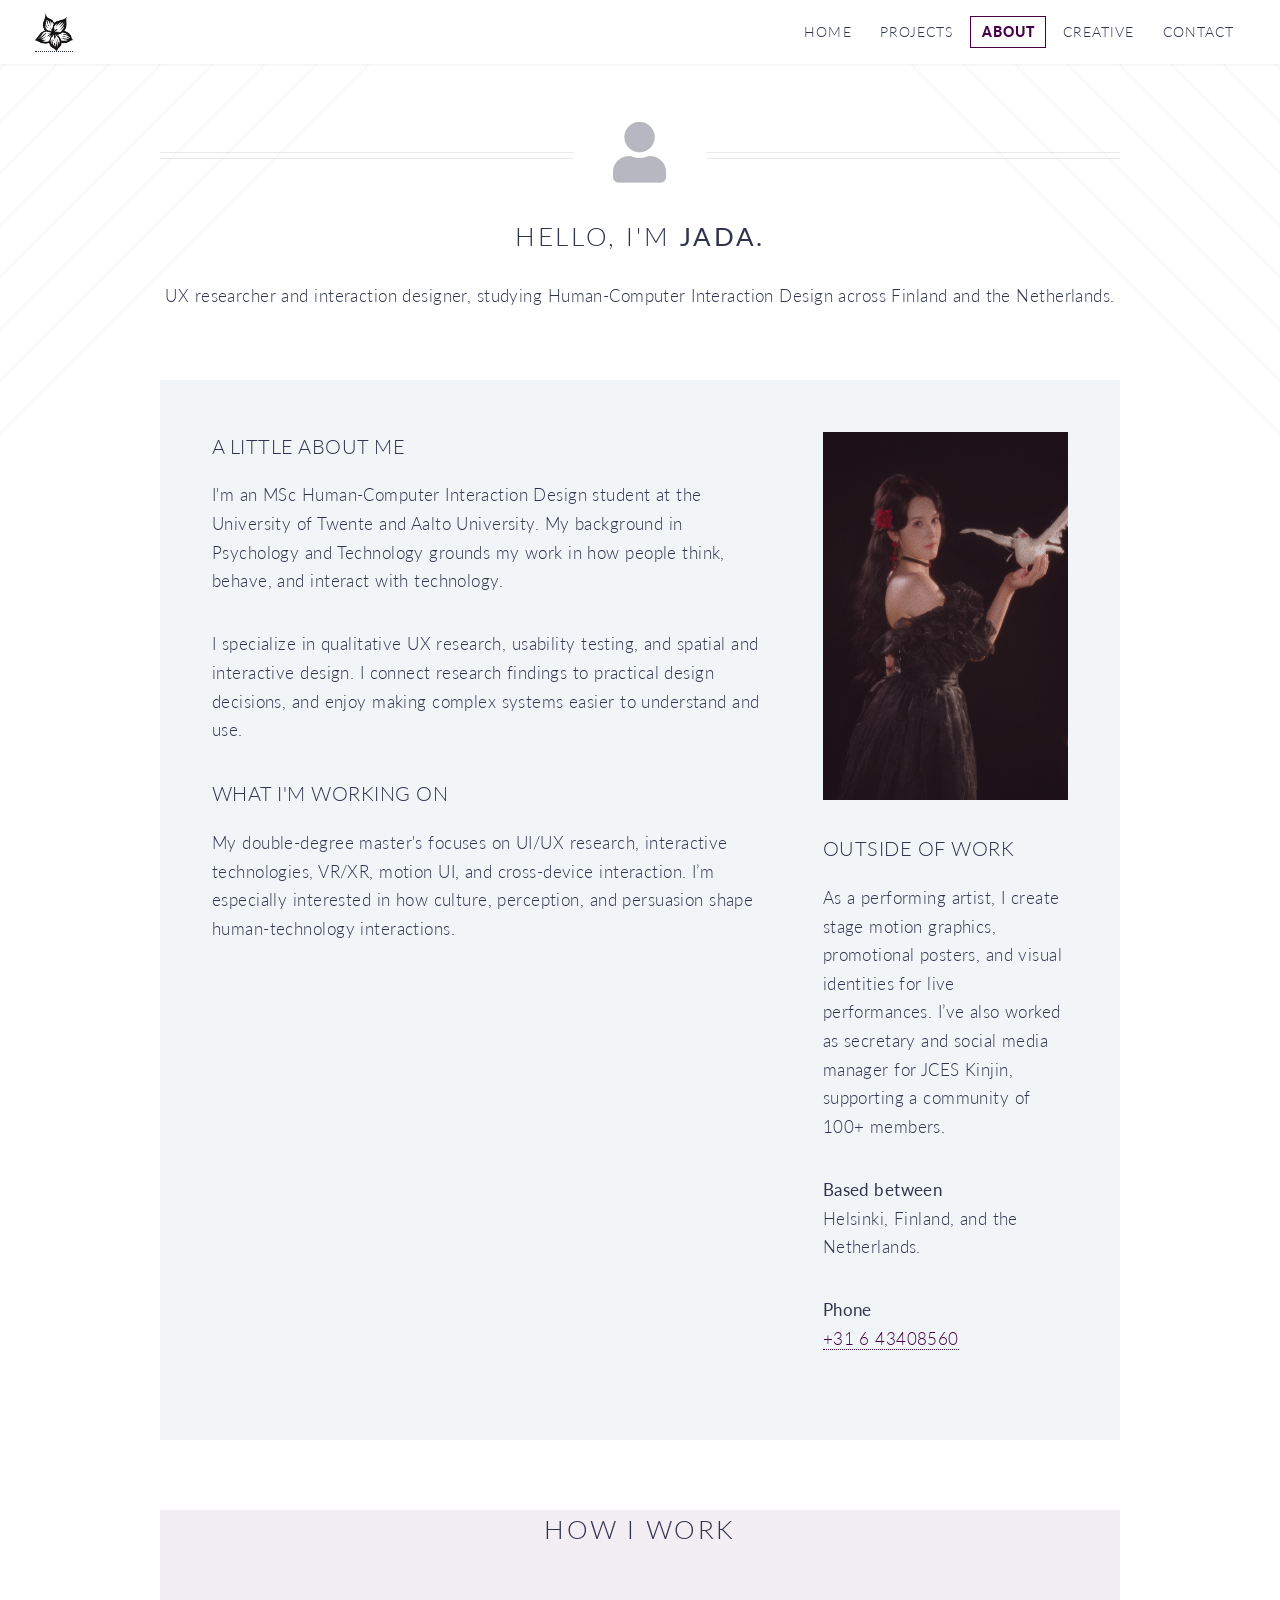
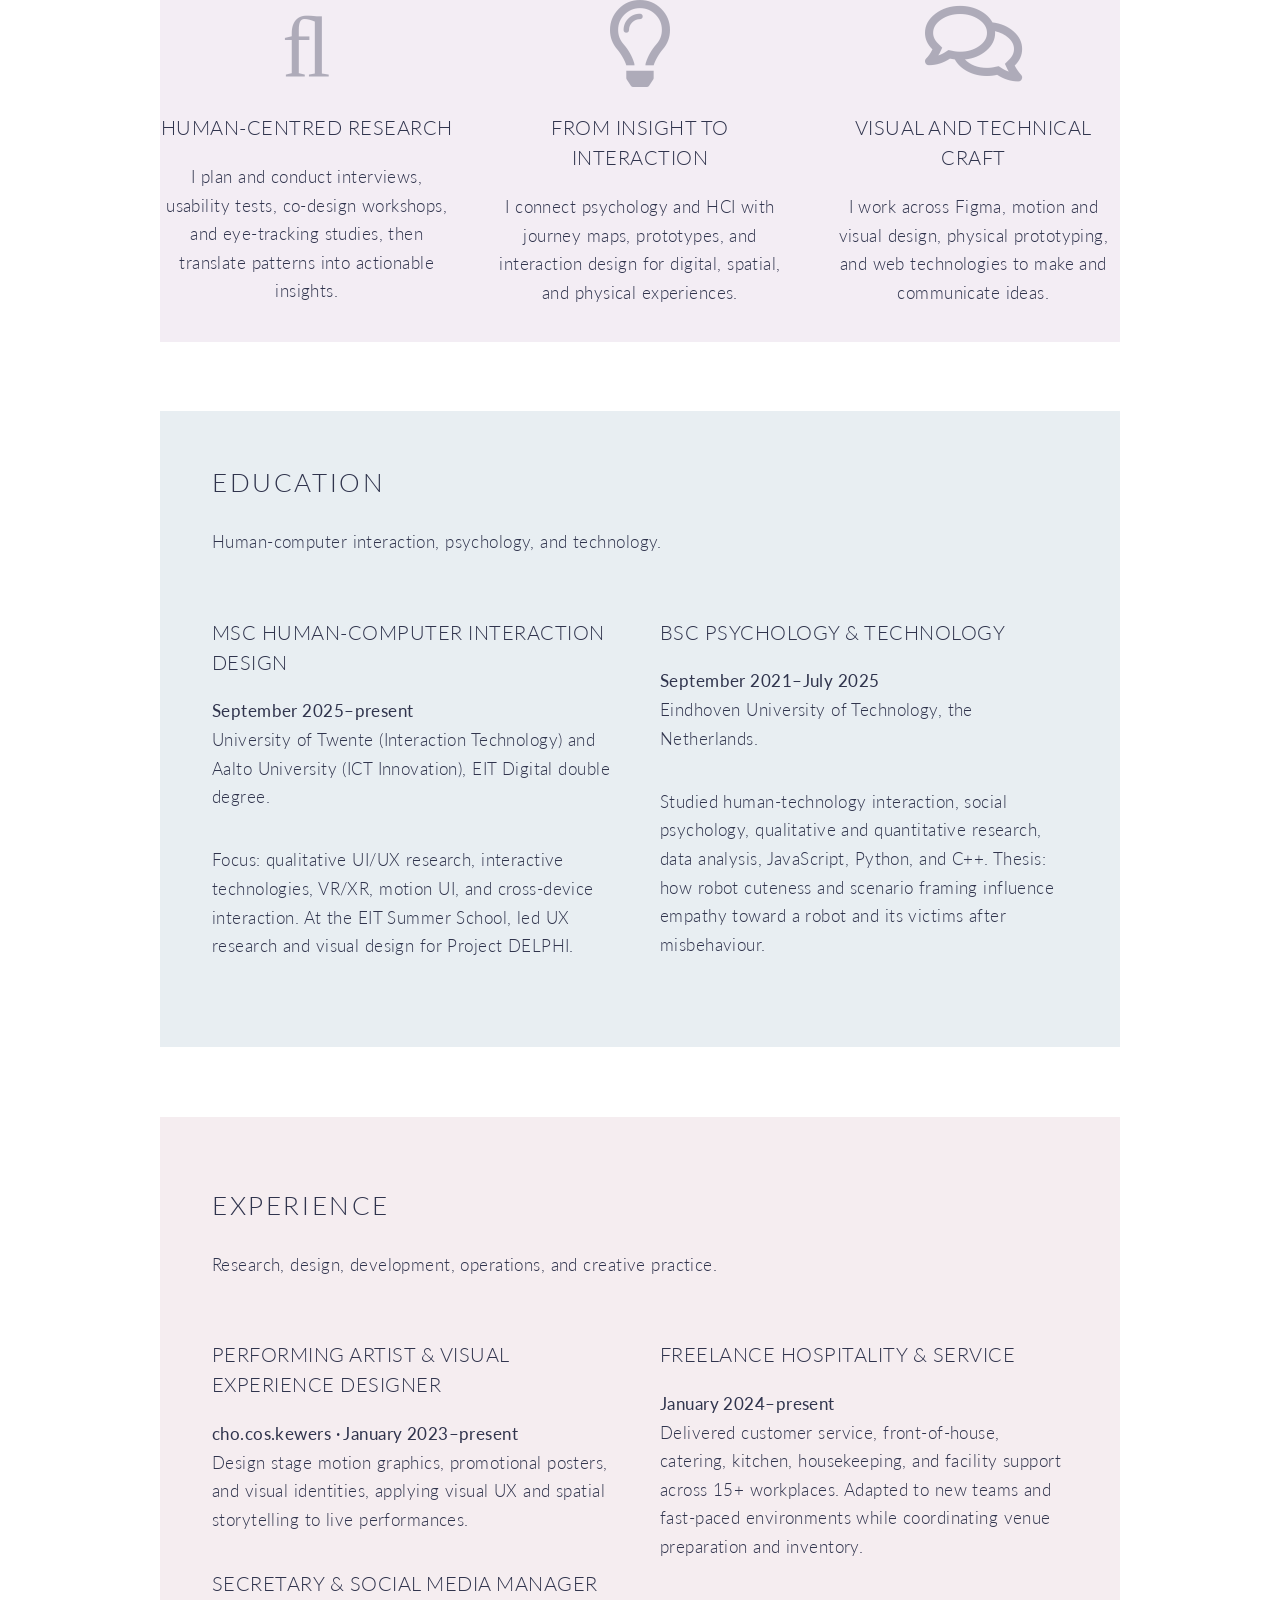
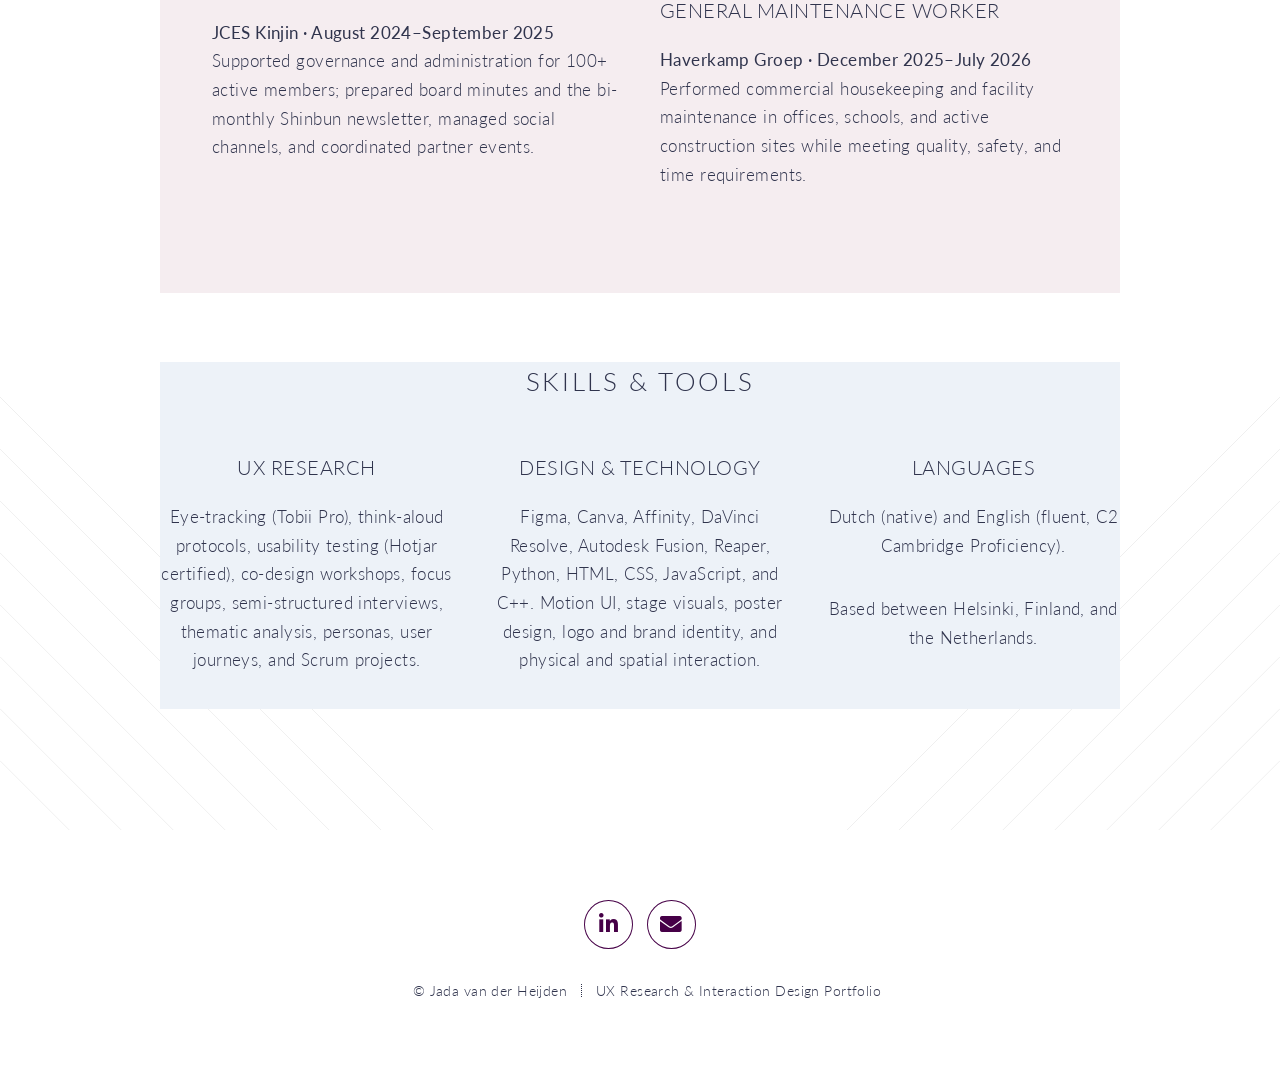
==== about.html @ 6660020e "Rea-arranged folders" ====
<!DOCTYPE HTML>
<!--
	Twenty by HTML5 UP
	html5up.net | @ajlkn
	Free for personal and commercial use under the CCA 3.0 license (html5up.net/license)
-->
<html>
	<head>
		<title>About — Jada van der Heijden</title>
		<meta charset="utf-8" />
		<meta name="viewport" content="width=device-width, initial-scale=1, user-scalable=no" />
		<link rel="stylesheet" href="assets/css/main.css" />
		<noscript><link rel="stylesheet" href="assets/css/noscript.css" /></noscript>
	</head>
	<body class="no-sidebar about-page is-preload">
		<div id="page-wrapper">

			<!-- Header -->
				<header id="header" class="site-header">
					<a class="site-mark" href="index.html" aria-label="Jada van der Heijden home">
						<img id="logo" src="images/logo.png" alt="Jada van der Heijden" />
					</a>
					<nav id="nav" aria-label="Main navigation">
						<ul>
							<li><a href="index.html">Home</a></li>
							<li><a href="projects.html">Projects</a></li>
							<li class="current"><a href="about.html" aria-current="page">About</a></li>
							<li><a href="fun.html">Creative</a></li>
							<li><a href="mailto:jadavdheijden@gmail.com">Contact</a></li>
						</ul>
					</nav>
				</header>

			<!-- Main -->
				<article id="main">

					<header class="special container">
						<span class="icon solid fa-user"></span>
						<h2>Hello, I'm <strong>Jada.</strong></h2>
						<p>UX researcher and interaction designer, studying Human-Computer Interaction Design across Finland and the Netherlands.</p>
					</header>

					<section class="wrapper style4 container about-section about-section--intro">
						<div class="row gtr-150">
							<div class="col-8 col-12-narrower">
								<div class="content">
									<section>
										<header>
											<h3>A little about me</h3>
										</header>
										<p>I'm an MSc Human-Computer Interaction Design student at the University of Twente and Aalto University. My background in Psychology and Technology grounds my work in how people think, behave, and interact with technology.</p>
										<p>I specialize in qualitative UX research, usability testing, and spatial and interactive design. I connect research findings to practical design decisions, and enjoy making complex systems easier to understand and use.</p>
										<header>
											<h3>What I'm working on</h3>
										</header>
										<p>My double-degree master's focuses on UI/UX research, interactive technologies, VR/XR, motion UI, and cross-device interaction. I’m especially interested in how culture, perception, and persuasion shape human-technology interactions.</p>
									</section>
								</div>
							</div>
							<div class="col-4 col-12-narrower">
								<div class="sidebar">
									<section>
										<div class="image featured"><img src="images/jada-profile.JPG" alt="Jada van der Heijden" /></div>
										<header>
											<h3>Outside of work</h3>
										</header>
										<p>As a performing artist, I create stage motion graphics, promotional posters, and visual identities for live performances. I’ve also worked as secretary and social media manager for JCES Kinjin, supporting a community of 100+ members.</p>
										<p><strong>Based between</strong><br />Helsinki, Finland, and the Netherlands.</p>
										<p><strong>Phone</strong><br /><a href="tel:+31643408560">+31 6 43408560</a></p>
									</section>
								</div>
							</div>
						</div>
					</section>

					<section class="wrapper style1 container special about-section about-section--approach">
						<header class="major">
							<h2>How I work</h2>
						</header>
						<div class="row">
							<div class="col-4 col-12-narrower">
								<section>
									<span class="icon featured fa-search"></span>
									<header><h3>Human-centred research</h3></header>
									<p>I plan and conduct interviews, usability tests, co-design workshops, and eye-tracking studies, then translate patterns into actionable insights.</p>
								</section>
							</div>
							<div class="col-4 col-12-narrower">
								<section>
									<span class="icon featured fa-lightbulb"></span>
									<header><h3>From insight to interaction</h3></header>
									<p>I connect psychology and HCI with journey maps, prototypes, and interaction design for digital, spatial, and physical experiences.</p>
								</section>
							</div>
							<div class="col-4 col-12-narrower">
								<section>
									<span class="icon featured fa-comments"></span>
									<header><h3>Visual and technical craft</h3></header>
									<p>I work across Figma, motion and visual design, physical prototyping, and web technologies to make and communicate ideas.</p>
								</section>
							</div>
						</div>
					</section>

					<section class="wrapper style4 container about-section about-section--education">
						<header class="major">
							<h2>Education</h2>
							<p>Human-computer interaction, psychology, and technology.</p>
						</header>
						<div class="row">
							<div class="col-6 col-12-narrower">
								<section>
									<header><h3>MSc Human-Computer Interaction Design</h3></header>
									<p><strong>September 2025–present</strong><br />University of Twente (Interaction Technology) and Aalto University (ICT Innovation), EIT Digital double degree.</p>
									<p>Focus: qualitative UI/UX research, interactive technologies, VR/XR, motion UI, and cross-device interaction. At the EIT Summer School, led UX research and visual design for Project DELPHI.</p>
								</section>
							</div>
							<div class="col-6 col-12-narrower">
								<section>
									<header><h3>BSc Psychology &amp; Technology</h3></header>
									<p><strong>September 2021–July 2025</strong><br />Eindhoven University of Technology, the Netherlands.</p>
									<p>Studied human-technology interaction, social psychology, qualitative and quantitative research, data analysis, JavaScript, Python, and C++. Thesis: how robot cuteness and scenario framing influence empathy toward a robot and its victims after misbehaviour.</p>
								</section>
							</div>
						</div>
					</section>

					<section class="wrapper style3 container about-section about-section--experience">
						<header class="major">
							<h2>Experience</h2>
							<p>Research, design, development, operations, and creative practice.</p>
						</header>
						<div class="row">
							<div class="col-6 col-12-narrower">
								<section>
									<header><h3>Performing Artist &amp; Visual Experience Designer</h3></header>
									<p><strong>cho.cos.kewers · January 2023–present</strong><br />Design stage motion graphics, promotional posters, and visual identities, applying visual UX and spatial storytelling to live performances.</p>
									<header><h3>Secretary &amp; Social Media Manager</h3></header>
									<p><strong>JCES Kinjin · August 2024–September 2025</strong><br />Supported governance and administration for 100+ active members; prepared board minutes and the bi-monthly Shinbun newsletter, managed social channels, and coordinated partner events.</p>
								</section>
							</div>
							<div class="col-6 col-12-narrower">
								<section>
									<header><h3>Freelance Hospitality &amp; Service</h3></header>
									<p><strong>January 2024–present</strong><br />Delivered customer service, front-of-house, catering, kitchen, housekeeping, and facility support across 15+ workplaces. Adapted to new teams and fast-paced environments while coordinating venue preparation and inventory.</p>
									<header><h3>General Maintenance Worker</h3></header>
									<p><strong>Haverkamp Groep · December 2025–July 2026</strong><br />Performed commercial housekeeping and facility maintenance in offices, schools, and active construction sites while meeting quality, safety, and time requirements.</p>
								</section>
							</div>
						</div>
					</section>

					<section class="wrapper style1 container special about-section about-section--skills">
						<header class="major">
							<h2>Skills &amp; tools</h2>
						</header>
						<div class="row">
							<div class="col-4 col-12-narrower">
								<section>
									<header><h3>UX research</h3></header>
									<p>Eye-tracking (Tobii Pro), think-aloud protocols, usability testing (Hotjar certified), co-design workshops, focus groups, semi-structured interviews, thematic analysis, personas, user journeys, and Scrum projects.</p>
								</section>
							</div>
							<div class="col-4 col-12-narrower">
								<section>
									<header><h3>Design &amp; technology</h3></header>
									<p>Figma, Canva, Affinity, DaVinci Resolve, Autodesk Fusion, Reaper, Python, HTML, CSS, JavaScript, and C++. Motion UI, stage visuals, poster design, logo and brand identity, and physical and spatial interaction.</p>
								</section>
							</div>
							<div class="col-4 col-12-narrower">
								<section>
									<header><h3>Languages</h3></header>
									<p>Dutch (native) and English (fluent, C2 Cambridge Proficiency).</p>
									<p>Based between Helsinki, Finland, and the Netherlands.</p>
								</section>
							</div>
						</div>
					</section>

				</article>

			<!-- Footer -->
				<footer id="footer">

					<ul class="icons">
						<li><a href="https://www.linkedin.com/in/jadavdheijden" class="icon brands circle fa-linkedin-in"><span class="label">LinkedIn</span></a></li>
						<li><a href="mailto:jadavdheijden@gmail.com" class="icon solid circle fa-envelope"><span class="label">Email</span></a></li>
					</ul>

					<ul class="copyright">
						<li>&copy; Jada van der Heijden</li><li>UX Research &amp; Interaction Design Portfolio</li>
					</ul>

				</footer>

		</div>

		<!-- Scripts -->
			<script src="assets/js/jquery.min.js"></script>
			<script src="assets/js/jquery.dropotron.min.js"></script>
			<script src="assets/js/jquery.scrolly.min.js"></script>
			<script src="assets/js/jquery.scrollgress.min.js"></script>
			<script src="assets/js/jquery.scrollex.min.js"></script>
			<script src="assets/js/browser.min.js"></script>
			<script src="assets/js/breakpoints.min.js"></script>
			<script src="assets/js/util.js"></script>
			<script src="assets/js/main.js"></script>

	</body>
</html>
---- assets/css/main.css ----
@import url("fontawesome-all.min.css");
@import url("https://fonts.googleapis.com/css?family=Lato:300,400,900");

/*
	Twenty by HTML5 UP
	html5up.net | @ajlkn
	Free for personal and commercial use under the CCA 3.0 license (html5up.net/license)
*/

html, body, div, span, applet, object,
iframe, h1, h2, h3, h4, h5, h6, p, blockquote,
pre, a, abbr, acronym, address, big, cite,
code, del, dfn, em, img, ins, kbd, q, s, samp,
small, strike, strong, sub, sup, tt, var, b,
u, i, center, dl, dt, dd, ol, ul, li, fieldset,
form, label, legend, table, caption, tbody,
tfoot, thead, tr, th, td, article, aside,
canvas, details, embed, figure, figcaption,
footer, header, hgroup, menu, nav, output, ruby,
section, summary, time, mark, audio, video {
	margin: 0;
	padding: 0;
	border: 0;
	font-size: 100%;
	/* font: inherit; */
	vertical-align: baseline;}

article, aside, details, figcaption, figure,
footer, header, hgroup, menu, nav, section {
	display: block;}

body {
	line-height: 1;
}

ol, ul {
	list-style: none;
}

blockquote, q {
	quotes: none;
}

	blockquote:before, blockquote:after, q:before, q:after {
		content: '';
		content: none;
	}

table {
	border-collapse: collapse;
	border-spacing: 0;
}

body {
	-webkit-text-size-adjust: none;
}

mark {
	background-color: transparent;
	color: inherit;
}

input::-moz-focus-inner {
	border: 0;
	padding: 0;
}

input, select, textarea {
	-moz-appearance: none;
	-webkit-appearance: none;
	-ms-appearance: none;
	appearance: none;
}

/* Basic */

	html {
		box-sizing: border-box;
	}

	*, *:before, *:after {
		box-sizing: inherit;
	}

	body {
		background: #f3f6fa;
	}

		body.is-preload *, body.is-preload *:before, body.is-preload *:after {
			-moz-animation: none !important;
			-webkit-animation: none !important;
			-ms-animation: none !important;
			animation: none !important;
			-moz-transition: none !important;
			-webkit-transition: none !important;
			-ms-transition: none !important;
			transition: none !important;
		}

	body, input, select, textarea {
		color: #7c8081;
		font-family: 'Lato', sans-serif;
		font-size: 15pt;
		font-weight: 300;
		letter-spacing: 0.025em;
		line-height: 1.75em;
	}

	a {
		-moz-transition: color 0.2s ease-in-out, border-color 0.2s ease-in-out, background-color 0.2s ease-in-out;
		-webkit-transition: color 0.2s ease-in-out, border-color 0.2s ease-in-out, background-color 0.2s ease-in-out;
		-ms-transition: color 0.2s ease-in-out, border-color 0.2s ease-in-out, background-color 0.2s ease-in-out;
		transition: color 0.2s ease-in-out, border-color 0.2s ease-in-out, background-color 0.2s ease-in-out;
		color: #3fb1a3;
		text-decoration: none;
		border-bottom: dotted 1px;
	}

		a:hover {
			border-bottom-color: transparent;
		}

	strong, b {
		font-weight: 400;
	}

	p, ul, ol, dl, table, blockquote {
		margin: 0 0 2em 0;
	}

	h1, h2, h3, h4, h5, h6 {
		color: inherit;
		font-weight: 300;
		line-height: 1.75em;
		margin-bottom: 1em;
		text-transform: uppercase;
	}

		h1 a, h2 a, h3 a, h4 a, h5 a, h6 a {
			color: inherit;
			text-decoration: none;
			border: 0;
		}

	h2 {
		font-size: 1.5em;
		letter-spacing: 0.1em;
	}

	h3 {
		font-size: 1.15em;
		letter-spacing: 0.025em;
	}

	sub {
		font-size: 0.8em;
		position: relative;
		top: 0.5em;
	}

	sup {
		font-size: 0.8em;
		position: relative;
		top: -0.5em;
	}

	hr {
		border-top: solid 1px rgba(124, 128, 129, 0.2);
		border: 0;
		margin-bottom: 1.5em;
	}

	blockquote {
		border-left: solid 0.5em rgba(124, 128, 129, 0.2);
		font-style: italic;
		padding: 1em 0 1em 2em;
	}

/* Container */

	.container {
		margin: 0 auto;
		max-width: 100%;
		width: 1400px;
	}

		.container.medium {
			width: 1050px;
		}

		@media screen and (max-width: 1680px) {

			.container {
				width: 1200px;
			}

				.container.medium {
					width: 900px;
				}

		}

		@media screen and (max-width: 1280px) {

			.container {
				width: 960px;
			}

				.container.medium {
					width: 735px;
				}

		}

		@media screen and (max-width: 980px) {

			.container {
				width: 95%;
			}

				.container.medium {
					width: 71.25%;
				}

		}

		@media screen and (max-width: 840px) {

			.container {
				width: 95%;
			}

				.container.medium {
					width: 95%;
				}

		}

		@media screen and (max-width: 736px) {

			.container {
				width: 100%;
			}

				.container.medium {
					width: 100%;
				}

		}

/* Row */

	.row {
		display: flex;
		flex-wrap: wrap;
		box-sizing: border-box;
		align-items: stretch;
	}

		.row > * {
			box-sizing: border-box;
		}

		.row.gtr-uniform > * > :last-child {
			margin-bottom: 0;
		}

		.row.aln-left {
			justify-content: flex-start;
		}

		.row.aln-center {
			justify-content: center;
		}

		.row.aln-right {
			justify-content: flex-end;
		}

		.row.aln-top {
			align-items: flex-start;
		}

		.row.aln-middle {
			align-items: center;
		}

		.row.aln-bottom {
			align-items: flex-end;
		}

		.row > .imp {
			order: -1;
		}

		.row > .col-1 {
			width: 8.33333%;
		}

		.row > .off-1 {
			margin-left: 8.33333%;
		}

		.row > .col-2 {
			width: 16.66667%;
		}

		.row > .off-2 {
			margin-left: 16.66667%;
		}

		.row > .col-3 {
			width: 25%;
		}

		.row > .off-3 {
			margin-left: 25%;
		}

		.row > .col-4 {
			width: 33.33333%;
		}

		.row > .off-4 {
			margin-left: 33.33333%;
		}

		.row > .col-5 {
			width: 41.66667%;
		}

		.row > .off-5 {
			margin-left: 41.66667%;
		}

		.row > .col-6 {
			width: 50%;
		}

		.row > .off-6 {
			margin-left: 50%;
		}

		.row > .col-7 {
			width: 58.33333%;
		}

		.row > .off-7 {
			margin-left: 58.33333%;
		}

		.row > .col-8 {
			width: 66.66667%;
		}

		.row > .off-8 {
			margin-left: 66.66667%;
		}

		.row > .col-9 {
			width: 75%;
		}

		.row > .off-9 {
			margin-left: 75%;
		}

		.row > .col-10 {
			width: 83.33333%;
		}

		.row > .off-10 {
			margin-left: 83.33333%;
		}

		.row > .col-11 {
			width: 91.66667%;
		}

		.row > .off-11 {
			margin-left: 91.66667%;
		}

		.row > .col-12 {
			width: 100%;
		}

		.row > .off-12 {
			margin-left: 100%;
		}

		.row.gtr-0 {
			margin-top: 0px;
			margin-left: 0px;
		}

			.row.gtr-0 > * {
				padding: 0px 0 0 0px;
			}

			.row.gtr-0.gtr-uniform {
				margin-top: 0px;
			}

				.row.gtr-0.gtr-uniform > * {
					padding-top: 0px;
				}

		.row.gtr-25 {
			margin-top: -12.5px;
			margin-left: -12.5px;
		}

			.row.gtr-25 > * {
				padding: 12.5px 0 0 12.5px;
			}

			.row.gtr-25.gtr-uniform {
				margin-top: -12.5px;
			}

				.row.gtr-25.gtr-uniform > * {
					padding-top: 12.5px;
				}

		.row.gtr-50 {
			margin-top: -25px;
			margin-left: -25px;
		}

			.row.gtr-50 > * {
				padding: 25px 0 0 25px;
			}

			.row.gtr-50.gtr-uniform {
				margin-top: -25px;
			}

				.row.gtr-50.gtr-uniform > * {
					padding-top: 25px;
				}

		.row {
			margin-top: -50px;
			margin-left: -50px;
		}

			.row > * {
				padding: 50px 0 0 50px;
			}

			.row.gtr-uniform {
				margin-top: -50px;
			}

				.row.gtr-uniform > * {
					padding-top: 50px;
				}

		.row.gtr-150 {
			margin-top: -75px;
			margin-left: -75px;
		}

			.row.gtr-150 > * {
				padding: 75px 0 0 75px;
			}

			.row.gtr-150.gtr-uniform {
				margin-top: -75px;
			}

				.row.gtr-150.gtr-uniform > * {
					padding-top: 75px;
				}

		.row.gtr-200 {
			margin-top: -100px;
			margin-left: -100px;
		}

			.row.gtr-200 > * {
				padding: 100px 0 0 100px;
			}

			.row.gtr-200.gtr-uniform {
				margin-top: -100px;
			}

				.row.gtr-200.gtr-uniform > * {
					padding-top: 100px;
				}

		@media screen and (max-width: 1680px) {

			.row {
				display: flex;
				flex-wrap: wrap;
				box-sizing: border-box;
				align-items: stretch;
			}

				.row > * {
					box-sizing: border-box;
				}

				.row.gtr-uniform > * > :last-child {
					margin-bottom: 0;
				}

				.row.aln-left {
					justify-content: flex-start;
				}

				.row.aln-center {
					justify-content: center;
				}

				.row.aln-right {
					justify-content: flex-end;
				}

				.row.aln-top {
					align-items: flex-start;
				}

				.row.aln-middle {
					align-items: center;
				}

				.row.aln-bottom {
					align-items: flex-end;
				}

				.row > .imp-wide {
					order: -1;
				}

				.row > .col-1-wide {
					width: 8.33333%;
				}

				.row > .off-1-wide {
					margin-left: 8.33333%;
				}

				.row > .col-2-wide {
					width: 16.66667%;
				}

				.row > .off-2-wide {
					margin-left: 16.66667%;
				}

				.row > .col-3-wide {
					width: 25%;
				}

				.row > .off-3-wide {
					margin-left: 25%;
				}

				.row > .col-4-wide {
					width: 33.33333%;
				}

				.row > .off-4-wide {
					margin-left: 33.33333%;
				}

				.row > .col-5-wide {
					width: 41.66667%;
				}

				.row > .off-5-wide {
					margin-left: 41.66667%;
				}

				.row > .col-6-wide {
					width: 50%;
				}

				.row > .off-6-wide {
					margin-left: 50%;
				}

				.row > .col-7-wide {
					width: 58.33333%;
				}

				.row > .off-7-wide {
					margin-left: 58.33333%;
				}

				.row > .col-8-wide {
					width: 66.66667%;
				}

				.row > .off-8-wide {
					margin-left: 66.66667%;
				}

				.row > .col-9-wide {
					width: 75%;
				}

				.row > .off-9-wide {
					margin-left: 75%;
				}

				.row > .col-10-wide {
					width: 83.33333%;
				}

				.row > .off-10-wide {
					margin-left: 83.33333%;
				}

				.row > .col-11-wide {
					width: 91.66667%;
				}

				.row > .off-11-wide {
					margin-left: 91.66667%;
				}

				.row > .col-12-wide {
					width: 100%;
				}

				.row > .off-12-wide {
					margin-left: 100%;
				}

				.row.gtr-0 {
					margin-top: 0px;
					margin-left: 0px;
				}

					.row.gtr-0 > * {
						padding: 0px 0 0 0px;
					}

					.row.gtr-0.gtr-uniform {
						margin-top: 0px;
					}

						.row.gtr-0.gtr-uniform > * {
							padding-top: 0px;
						}

				.row.gtr-25 {
					margin-top: -10px;
					margin-left: -10px;
				}

					.row.gtr-25 > * {
						padding: 10px 0 0 10px;
					}

					.row.gtr-25.gtr-uniform {
						margin-top: -10px;
					}

						.row.gtr-25.gtr-uniform > * {
							padding-top: 10px;
						}

				.row.gtr-50 {
					margin-top: -20px;
					margin-left: -20px;
				}

					.row.gtr-50 > * {
						padding: 20px 0 0 20px;
					}

					.row.gtr-50.gtr-uniform {
						margin-top: -20px;
					}

						.row.gtr-50.gtr-uniform > * {
							padding-top: 20px;
						}

				.row {
					margin-top: -40px;
					margin-left: -40px;
				}

					.row > * {
						padding: 40px 0 0 40px;
					}

					.row.gtr-uniform {
						margin-top: -40px;
					}

						.row.gtr-uniform > * {
							padding-top: 40px;
						}

				.row.gtr-150 {
					margin-top: -60px;
					margin-left: -60px;
				}

					.row.gtr-150 > * {
						padding: 60px 0 0 60px;
					}

					.row.gtr-150.gtr-uniform {
						margin-top: -60px;
					}

						.row.gtr-150.gtr-uniform > * {
							padding-top: 60px;
						}

				.row.gtr-200 {
					margin-top: -80px;
					margin-left: -80px;
				}

					.row.gtr-200 > * {
						padding: 80px 0 0 80px;
					}

					.row.gtr-200.gtr-uniform {
						margin-top: -80px;
					}

						.row.gtr-200.gtr-uniform > * {
							padding-top: 80px;
						}

		}

		@media screen and (max-width: 1280px) {

			.row {
				display: flex;
				flex-wrap: wrap;
				box-sizing: border-box;
				align-items: stretch;
			}

				.row > * {
					box-sizing: border-box;
				}

				.row.gtr-uniform > * > :last-child {
					margin-bottom: 0;
				}

				.row.aln-left {
					justify-content: flex-start;
				}

				.row.aln-center {
					justify-content: center;
				}

				.row.aln-right {
					justify-content: flex-end;
				}

				.row.aln-top {
					align-items: flex-start;
				}

				.row.aln-middle {
					align-items: center;
				}

				.row.aln-bottom {
					align-items: flex-end;
				}

				.row > .imp-normal {
					order: -1;
				}

				.row > .col-1-normal {
					width: 8.33333%;
				}

				.row > .off-1-normal {
					margin-left: 8.33333%;
				}

				.row > .col-2-normal {
					width: 16.66667%;
				}

				.row > .off-2-normal {
					margin-left: 16.66667%;
				}

				.row > .col-3-normal {
					width: 25%;
				}

				.row > .off-3-normal {
					margin-left: 25%;
				}

				.row > .col-4-normal {
					width: 33.33333%;
				}

				.row > .off-4-normal {
					margin-left: 33.33333%;
				}

				.row > .col-5-normal {
					width: 41.66667%;
				}

				.row > .off-5-normal {
					margin-left: 41.66667%;
				}

				.row > .col-6-normal {
					width: 50%;
				}

				.row > .off-6-normal {
					margin-left: 50%;
				}

				.row > .col-7-normal {
					width: 58.33333%;
				}

				.row > .off-7-normal {
					margin-left: 58.33333%;
				}

				.row > .col-8-normal {
					width: 66.66667%;
				}

				.row > .off-8-normal {
					margin-left: 66.66667%;
				}

				.row > .col-9-normal {
					width: 75%;
				}

				.row > .off-9-normal {
					margin-left: 75%;
				}

				.row > .col-10-normal {
					width: 83.33333%;
				}

				.row > .off-10-normal {
					margin-left: 83.33333%;
				}

				.row > .col-11-normal {
					width: 91.66667%;
				}

				.row > .off-11-normal {
					margin-left: 91.66667%;
				}

				.row > .col-12-normal {
					width: 100%;
				}

				.row > .off-12-normal {
					margin-left: 100%;
				}

				.row.gtr-0 {
					margin-top: 0px;
					margin-left: 0px;
				}

					.row.gtr-0 > * {
						padding: 0px 0 0 0px;
					}

					.row.gtr-0.gtr-uniform {
						margin-top: 0px;
					}

						.row.gtr-0.gtr-uniform > * {
							padding-top: 0px;
						}

				.row.gtr-25 {
					margin-top: -10px;
					margin-left: -10px;
				}

					.row.gtr-25 > * {
						padding: 10px 0 0 10px;
					}

					.row.gtr-25.gtr-uniform {
						margin-top: -10px;
					}

						.row.gtr-25.gtr-uniform > * {
							padding-top: 10px;
						}

				.row.gtr-50 {
					margin-top: -20px;
					margin-left: -20px;
				}

					.row.gtr-50 > * {
						padding: 20px 0 0 20px;
					}

					.row.gtr-50.gtr-uniform {
						margin-top: -20px;
					}

						.row.gtr-50.gtr-uniform > * {
							padding-top: 20px;
						}

				.row {
					margin-top: -40px;
					margin-left: -40px;
				}

					.row > * {
						padding: 40px 0 0 40px;
					}

					.row.gtr-uniform {
						margin-top: -40px;
					}

						.row.gtr-uniform > * {
							padding-top: 40px;
						}

				.row.gtr-150 {
					margin-top: -60px;
					margin-left: -60px;
				}

					.row.gtr-150 > * {
						padding: 60px 0 0 60px;
					}

					.row.gtr-150.gtr-uniform {
						margin-top: -60px;
					}

						.row.gtr-150.gtr-uniform > * {
							padding-top: 60px;
						}

				.row.gtr-200 {
					margin-top: -80px;
					margin-left: -80px;
				}

					.row.gtr-200 > * {
						padding: 80px 0 0 80px;
					}

					.row.gtr-200.gtr-uniform {
						margin-top: -80px;
					}

						.row.gtr-200.gtr-uniform > * {
							padding-top: 80px;
						}

		}

		@media screen and (max-width: 980px) {

			.row {
				display: flex;
				flex-wrap: wrap;
				box-sizing: border-box;
				align-items: stretch;
			}

				.row > * {
					box-sizing: border-box;
				}

				.row.gtr-uniform > * > :last-child {
					margin-bottom: 0;
				}

				.row.aln-left {
					justify-content: flex-start;
				}

				.row.aln-center {
					justify-content: center;
				}

				.row.aln-right {
					justify-content: flex-end;
				}

				.row.aln-top {
					align-items: flex-start;
				}

				.row.aln-middle {
					align-items: center;
				}

				.row.aln-bottom {
					align-items: flex-end;
				}

				.row > .imp-narrow {
					order: -1;
				}

				.row > .col-1-narrow {
					width: 8.33333%;
				}

				.row > .off-1-narrow {
					margin-left: 8.33333%;
				}

				.row > .col-2-narrow {
					width: 16.66667%;
				}

				.row > .off-2-narrow {
					margin-left: 16.66667%;
				}

				.row > .col-3-narrow {
					width: 25%;
				}

				.row > .off-3-narrow {
					margin-left: 25%;
				}

				.row > .col-4-narrow {
					width: 33.33333%;
				}

				.row > .off-4-narrow {
					margin-left: 33.33333%;
				}

				.row > .col-5-narrow {
					width: 41.66667%;
				}

				.row > .off-5-narrow {
					margin-left: 41.66667%;
				}

				.row > .col-6-narrow {
					width: 50%;
				}

				.row > .off-6-narrow {
					margin-left: 50%;
				}

				.row > .col-7-narrow {
					width: 58.33333%;
				}

				.row > .off-7-narrow {
					margin-left: 58.33333%;
				}

				.row > .col-8-narrow {
					width: 66.66667%;
				}

				.row > .off-8-narrow {
					margin-left: 66.66667%;
				}

				.row > .col-9-narrow {
					width: 75%;
				}

				.row > .off-9-narrow {
					margin-left: 75%;
				}

				.row > .col-10-narrow {
					width: 83.33333%;
				}

				.row > .off-10-narrow {
					margin-left: 83.33333%;
				}

				.row > .col-11-narrow {
					width: 91.66667%;
				}

				.row > .off-11-narrow {
					margin-left: 91.66667%;
				}

				.row > .col-12-narrow {
					width: 100%;
				}

				.row > .off-12-narrow {
					margin-left: 100%;
				}

				.row.gtr-0 {
					margin-top: 0px;
					margin-left: 0px;
				}

					.row.gtr-0 > * {
						padding: 0px 0 0 0px;
					}

					.row.gtr-0.gtr-uniform {
						margin-top: 0px;
					}

						.row.gtr-0.gtr-uniform > * {
							padding-top: 0px;
						}

				.row.gtr-25 {
					margin-top: -7.5px;
					margin-left: -7.5px;
				}

					.row.gtr-25 > * {
						padding: 7.5px 0 0 7.5px;
					}

					.row.gtr-25.gtr-uniform {
						margin-top: -7.5px;
					}

						.row.gtr-25.gtr-uniform > * {
							padding-top: 7.5px;
						}

				.row.gtr-50 {
					margin-top: -15px;
					margin-left: -15px;
				}

					.row.gtr-50 > * {
						padding: 15px 0 0 15px;
					}

					.row.gtr-50.gtr-uniform {
						margin-top: -15px;
					}

						.row.gtr-50.gtr-uniform > * {
							padding-top: 15px;
						}

				.row {
					margin-top: -30px;
					margin-left: -30px;
				}

					.row > * {
						padding: 30px 0 0 30px;
					}

					.row.gtr-uniform {
						margin-top: -30px;
					}

						.row.gtr-uniform > * {
							padding-top: 30px;
						}

				.row.gtr-150 {
					margin-top: -45px;
					margin-left: -45px;
				}

					.row.gtr-150 > * {
						padding: 45px 0 0 45px;
					}

					.row.gtr-150.gtr-uniform {
						margin-top: -45px;
					}

						.row.gtr-150.gtr-uniform > * {
							padding-top: 45px;
						}

				.row.gtr-200 {
					margin-top: -60px;
					margin-left: -60px;
				}

					.row.gtr-200 > * {
						padding: 60px 0 0 60px;
					}

					.row.gtr-200.gtr-uniform {
						margin-top: -60px;
					}

						.row.gtr-200.gtr-uniform > * {
							padding-top: 60px;
						}

		}

		@media screen and (max-width: 840px) {

			.row {
				display: flex;
				flex-wrap: wrap;
				box-sizing: border-box;
				align-items: stretch;
			}

				.row > * {
					box-sizing: border-box;
				}

				.row.gtr-uniform > * > :last-child {
					margin-bottom: 0;
				}

				.row.aln-left {
					justify-content: flex-start;
				}

				.row.aln-center {
					justify-content: center;
				}

				.row.aln-right {
					justify-content: flex-end;
				}

				.row.aln-top {
					align-items: flex-start;
				}

				.row.aln-middle {
					align-items: center;
				}

				.row.aln-bottom {
					align-items: flex-end;
				}

				.row > .imp-narrower {
					order: -1;
				}

				.row > .col-1-narrower {
					width: 8.33333%;
				}

				.row > .off-1-narrower {
					margin-left: 8.33333%;
				}

				.row > .col-2-narrower {
					width: 16.66667%;
				}

				.row > .off-2-narrower {
					margin-left: 16.66667%;
				}

				.row > .col-3-narrower {
					width: 25%;
				}

				.row > .off-3-narrower {
					margin-left: 25%;
				}

				.row > .col-4-narrower {
					width: 33.33333%;
				}

				.row > .off-4-narrower {
					margin-left: 33.33333%;
				}

				.row > .col-5-narrower {
					width: 41.66667%;
				}

				.row > .off-5-narrower {
					margin-left: 41.66667%;
				}

				.row > .col-6-narrower {
					width: 50%;
				}

				.row > .off-6-narrower {
					margin-left: 50%;
				}

				.row > .col-7-narrower {
					width: 58.33333%;
				}

				.row > .off-7-narrower {
					margin-left: 58.33333%;
				}

				.row > .col-8-narrower {
					width: 66.66667%;
				}

				.row > .off-8-narrower {
					margin-left: 66.66667%;
				}

				.row > .col-9-narrower {
					width: 75%;
				}

				.row > .off-9-narrower {
					margin-left: 75%;
				}

				.row > .col-10-narrower {
					width: 83.33333%;
				}

				.row > .off-10-narrower {
					margin-left: 83.33333%;
				}

				.row > .col-11-narrower {
					width: 91.66667%;
				}

				.row > .off-11-narrower {
					margin-left: 91.66667%;
				}

				.row > .col-12-narrower {
					width: 100%;
				}

				.row > .off-12-narrower {
					margin-left: 100%;
				}

				.row.gtr-0 {
					margin-top: 0px;
					margin-left: 0px;
				}

					.row.gtr-0 > * {
						padding: 0px 0 0 0px;
					}

					.row.gtr-0.gtr-uniform {
						margin-top: 0px;
					}

						.row.gtr-0.gtr-uniform > * {
							padding-top: 0px;
						}

				.row.gtr-25 {
					margin-top: -7.5px;
					margin-left: -7.5px;
				}

					.row.gtr-25 > * {
						padding: 7.5px 0 0 7.5px;
					}

					.row.gtr-25.gtr-uniform {
						margin-top: -7.5px;
					}

						.row.gtr-25.gtr-uniform > * {
							padding-top: 7.5px;
						}

				.row.gtr-50 {
					margin-top: -15px;
					margin-left: -15px;
				}

					.row.gtr-50 > * {
						padding: 15px 0 0 15px;
					}

					.row.gtr-50.gtr-uniform {
						margin-top: -15px;
					}

						.row.gtr-50.gtr-uniform > * {
							padding-top: 15px;
						}

				.row {
					margin-top: -30px;
					margin-left: -30px;
				}

					.row > * {
						padding: 30px 0 0 30px;
					}

					.row.gtr-uniform {
						margin-top: -30px;
					}

						.row.gtr-uniform > * {
							padding-top: 30px;
						}

				.row.gtr-150 {
					margin-top: -45px;
					margin-left: -45px;
				}

					.row.gtr-150 > * {
						padding: 45px 0 0 45px;
					}

					.row.gtr-150.gtr-uniform {
						margin-top: -45px;
					}

						.row.gtr-150.gtr-uniform > * {
							padding-top: 45px;
						}

				.row.gtr-200 {
					margin-top: -60px;
					margin-left: -60px;
				}

					.row.gtr-200 > * {
						padding: 60px 0 0 60px;
					}

					.row.gtr-200.gtr-uniform {
						margin-top: -60px;
					}

						.row.gtr-200.gtr-uniform > * {
							padding-top: 60px;
						}

		}

		@media screen and (max-width: 736px) {

			.row {
				display: flex;
				flex-wrap: wrap;
				box-sizing: border-box;
				align-items: stretch;
			}

				.row > * {
					box-sizing: border-box;
				}

				.row.gtr-uniform > * > :last-child {
					margin-bottom: 0;
				}

				.row.aln-left {
					justify-content: flex-start;
				}

				.row.aln-center {
					justify-content: center;
				}

				.row.aln-right {
					justify-content: flex-end;
				}

				.row.aln-top {
					align-items: flex-start;
				}

				.row.aln-middle {
					align-items: center;
				}

				.row.aln-bottom {
					align-items: flex-end;
				}

				.row > .imp-mobile {
					order: -1;
				}

				.row > .col-1-mobile {
					width: 8.33333%;
				}

				.row > .off-1-mobile {
					margin-left: 8.33333%;
				}

				.row > .col-2-mobile {
					width: 16.66667%;
				}

				.row > .off-2-mobile {
					margin-left: 16.66667%;
				}

				.row > .col-3-mobile {
					width: 25%;
				}

				.row > .off-3-mobile {
					margin-left: 25%;
				}

				.row > .col-4-mobile {
					width: 33.33333%;
				}

				.row > .off-4-mobile {
					margin-left: 33.33333%;
				}

				.row > .col-5-mobile {
					width: 41.66667%;
				}

				.row > .off-5-mobile {
					margin-left: 41.66667%;
				}

				.row > .col-6-mobile {
					width: 50%;
				}

				.row > .off-6-mobile {
					margin-left: 50%;
				}

				.row > .col-7-mobile {
					width: 58.33333%;
				}

				.row > .off-7-mobile {
					margin-left: 58.33333%;
				}

				.row > .col-8-mobile {
					width: 66.66667%;
				}

				.row > .off-8-mobile {
					margin-left: 66.66667%;
				}

				.row > .col-9-mobile {
					width: 75%;
				}

				.row > .off-9-mobile {
					margin-left: 75%;
				}

				.row > .col-10-mobile {
					width: 83.33333%;
				}

				.row > .off-10-mobile {
					margin-left: 83.33333%;
				}

				.row > .col-11-mobile {
					width: 91.66667%;
				}

				.row > .off-11-mobile {
					margin-left: 91.66667%;
				}

				.row > .col-12-mobile {
					width: 100%;
				}

				.row > .off-12-mobile {
					margin-left: 100%;
				}

				.row.gtr-0 {
					margin-top: 0px;
					margin-left: 0px;
				}

					.row.gtr-0 > * {
						padding: 0px 0 0 0px;
					}

					.row.gtr-0.gtr-uniform {
						margin-top: 0px;
					}

						.row.gtr-0.gtr-uniform > * {
							padding-top: 0px;
						}

				.row.gtr-25 {
					margin-top: -7.5px;
					margin-left: -7.5px;
				}

					.row.gtr-25 > * {
						padding: 7.5px 0 0 7.5px;
					}

					.row.gtr-25.gtr-uniform {
						margin-top: -7.5px;
					}

						.row.gtr-25.gtr-uniform > * {
							padding-top: 7.5px;
						}

				.row.gtr-50 {
					margin-top: -15px;
					margin-left: -15px;
				}

					.row.gtr-50 > * {
						padding: 15px 0 0 15px;
					}

					.row.gtr-50.gtr-uniform {
						margin-top: -15px;
					}

						.row.gtr-50.gtr-uniform > * {
							padding-top: 15px;
						}

				.row {
					margin-top: -30px;
					margin-left: -30px;
				}

					.row > * {
						padding: 30px 0 0 30px;
					}

					.row.gtr-uniform {
						margin-top: -30px;
					}

						.row.gtr-uniform > * {
							padding-top: 30px;
						}

				.row.gtr-150 {
					margin-top: -45px;
					margin-left: -45px;
				}

					.row.gtr-150 > * {
						padding: 45px 0 0 45px;
					}

					.row.gtr-150.gtr-uniform {
						margin-top: -45px;
					}

						.row.gtr-150.gtr-uniform > * {
							padding-top: 45px;
						}

				.row.gtr-200 {
					margin-top: -60px;
					margin-left: -60px;
				}

					.row.gtr-200 > * {
						padding: 60px 0 0 60px;
					}

					.row.gtr-200.gtr-uniform {
						margin-top: -60px;
					}

						.row.gtr-200.gtr-uniform > * {
							padding-top: 60px;
						}

		}

/* Section/Article */

	section.special, article.special {
		text-align: center;
	}

	header.major {
		padding-bottom: 2em;
	}

	header.special {
		margin-bottom: 5em;
		padding-top: 7em;
		position: relative;
		text-align: center;
	}

		header.special:before, header.special:after {
			border-bottom: solid 1.5px;
			border-top: solid 1.5px;
			content: '';
			height: 7px;
			opacity: 0.1;
			position: absolute;
			top: 1.75em;
			width: 43%;
		}

		header.special:before {
			left: 0;
		}

		header.special:after {
			right: 0;
		}

		header.special h2 {
			margin-bottom: 0;
		}

		header.special h2 + p {
			margin-bottom: 0;
			padding-top: 1.5em;
		}

		header.special .icon {
			cursor: default;
			height: 7em;
			left: 0;
			position: absolute;
			text-align: center;
			top: 1em;
			width: 100%;
		}

			header.special .icon:before {
				font-size: 3.5em;
				opacity: 0.35;
			}

	footer > :last-child {
		margin-bottom: 0;
	}

	footer.major {
		padding-top: 3em;
	}

/* Form */

	input[type="text"],
	input[type="password"],
	input[type="email"],
	textarea {
		-moz-transition: background-color 0.2s ease-in-out, border-color 0.2s ease-in-out;
		-webkit-transition: background-color 0.2s ease-in-out, border-color 0.2s ease-in-out;
		-ms-transition: background-color 0.2s ease-in-out, border-color 0.2s ease-in-out;
		transition: background-color 0.2s ease-in-out, border-color 0.2s ease-in-out;
		-moz-appearance: none;
		-webkit-appearance: none;
		-ms-appearance: none;
		appearance: none;
		background: none;
		border: solid 1px rgba(124, 128, 129, 0.2);
		border-radius: 0;
		color: inherit;
		display: block;
		padding: 0.75em;
		text-decoration: none;
		width: 100%;
		outline: 0;
	}

		input[type="text"]:focus,
		input[type="password"]:focus,
		input[type="email"]:focus,
		textarea:focus {
			border-color: #83d3c9;
		}

	input[type="text"],
	input[type="password"],
	input[type="email"] {
		line-height: 1em;
	}

	::-webkit-input-placeholder {
		color: inherit;
		opacity: 0.5;
		position: relative;
		top: 3px;
	}

	:-moz-placeholder {
		color: inherit;
		opacity: 0.5;
	}

	::-moz-placeholder {
		color: inherit;
		opacity: 0.5;
	}

	:-ms-input-placeholder {
		color: inherit;
		opacity: 0.5;
	}

/* Image */

	.image {
		border: 0;
		position: relative;
	}

		.image:before {
			background: url("images/overlay.png");
			content: '';
			height: 100%;
			left: 0;
			position: absolute;
			top: 0;
			width: 100%;
		}

		.image.fit {
			display: block;
		}

			.image.fit img {
				display: block;
				width: 100%;
			}

		.image.featured {
			display: block;
			margin: 0 0 2em 0;
		}

			.image.featured img {
				display: block;
				width: 100%;
			}

/* Icon */

	.icon {
		text-decoration: none;
		position: relative;
	}

		.icon:before {
			-moz-osx-font-smoothing: grayscale;
			-webkit-font-smoothing: antialiased;
			display: inline-block;
			font-style: normal;
			font-variant: normal;
			text-rendering: auto;
			line-height: 1;
			text-transform: none !important;
			font-family: 'Font Awesome 5 Free';
			font-weight: 400;
		}

		.icon.solid:before {
			font-weight: 900;
		}

		.icon:before {
			line-height: inherit;
		}

		.icon.brands:before {
			font-family: 'Font Awesome 5 Brands';
		}

		.icon.circle {
			-moz-transition: all 0.2s ease-in-out;
			-webkit-transition: all 0.2s ease-in-out;
			-ms-transition: all 0.2s ease-in-out;
			transition: all 0.2s ease-in-out;
			border: 0;
			border-radius: 100%;
			display: inline-block;
			font-size: 1.25em;
			height: 2.25em;
			left: 0;
			line-height: 2.25em;
			text-align: center;
			text-decoration: none;
			top: 0;
			width: 2.25em;
		}

			.icon.circle:hover {
				top: -0.2em;
			}

			.icon.circle.fa-twitter {
				background: #70aecd;
				color: #fff;
			}

				.icon.circle.fa-twitter:hover {
					background: #7fb7d2;
				}

			.icon.circle.fa-facebook-f {
				background: #7490c3;
				color: #fff;
			}

				.icon.circle.fa-facebook-f:hover {
					background: #829bc9;
				}

			.icon.circle.fa-google-plus-g {
				background: #db6b67;
				color: #fff;
			}

				.icon.circle.fa-google-plus-g:hover {
					background: #df7b77;
				}

			.icon.circle.fa-github {
				background: #dcad8b;
				color: #fff;
			}

				.icon.circle.fa-github:hover {
					background: #e1b89b;
				}

			.icon.circle.fa-dribbble {
				background: #da83ae;
				color: #fff;
			}

				.icon.circle.fa-dribbble:hover {
					background: #df93b8;
				}

		.icon.featured {
			cursor: default;
			display: block;
			margin: 0 0 1.5em 0;
			opacity: 0.35;
			text-align: center;
		}

			.icon.featured:before {
				font-size: 5em;
				line-height: 1em;
			}

		.icon > .label {
			display: none;
		}

/* List */

	ol {
		list-style: decimal;
		padding-left: 1.25em;
	}

		ol li {
			padding-left: 0.25em;
		}

	ul {
		list-style: disc;
		padding-left: 1em;
	}

		ul li {
			padding-left: 0.5em;
		}

/* Icons */

	ul.icons {
		list-style: none;
		padding-left: 0;
		cursor: default;
	}

		ul.icons li {
			display: inline-block;
			line-height: 1em;
			padding-left: 0.5em;
		}

			ul.icons li:first-child {
				padding-left: 0;
			}

/* Featured Icons */

	ul.featured-icons {
		cursor: default;
		margin: -0.75em 0 0 0;
		opacity: 0.35;
		overflow: hidden;
		position: relative;
		list-style: none;
		padding-left: 0;
	}

		ul.featured-icons li {
			display: block;
			float: left;
			text-align: center;
			width: 50%;
			padding-left: 0;
			margin-bottom: 1em;
		}

			ul.featured-icons li .icon {
				display: inline-block;
				font-size: 5.5em;
				height: 1em;
				line-height: 1.5em;
				width: 1em;
			}

/* Buttons */

	ul.buttons {
		cursor: default;
		list-style: none;
		padding-left: 0;
	}

		ul.buttons:last-child {
			margin-bottom: 0;
		}

		ul.buttons li {
			display: inline-block;
			padding: 0 0 0 1.5em;
		}

			ul.buttons li:first-child {
				padding: 0;
			}

		ul.buttons.stacked li {
			display: block;
			padding: 1.5em 0 0 0;
		}

			ul.buttons.stacked li:first-child {
				padding: 0;
			}

/* Table */

	table {
		width: 100%;
	}

		table.default {
			width: 100%;
		}

			table.default tbody tr {
				border-bottom: solid 1px rgba(124, 128, 129, 0.2);
			}

			table.default td {
				padding: 0.5em 1em 0.5em 1em;
			}

			table.default th {
				font-weight: 400;
				padding: 0.5em 1em 0.5em 1em;
				text-align: left;
			}

			table.default thead {
				background: #7c8081;
				color: #fff;
			}

/* Button */

	input[type="button"],
	input[type="submit"],
	input[type="reset"],
	button,
	.button {
		-moz-appearance: none;
		-webkit-appearance: none;
		-ms-appearance: none;
		appearance: none;
		-moz-transition: color 0.2s ease-in-out, border-color 0.2s ease-in-out, background-color 0.2s ease-in-out;
		-webkit-transition: color 0.2s ease-in-out, border-color 0.2s ease-in-out, background-color 0.2s ease-in-out;
		-ms-transition: color 0.2s ease-in-out, border-color 0.2s ease-in-out, background-color 0.2s ease-in-out;
		transition: color 0.2s ease-in-out, border-color 0.2s ease-in-out, background-color 0.2s ease-in-out;
		background: none;
		border: solid 1px;
		border-radius: 0;
		color: inherit;
		cursor: pointer;
		display: inline-block;
		font-size: 0.8em;
		font-weight: 900;
		letter-spacing: 2px;
		min-width: 18em;
		padding: 0 0.75em;
		line-height: 3.75em;
		text-align: center;
		text-decoration: none;
		text-transform: uppercase;
	}

		input[type="button"]:hover,
		input[type="submit"]:hover,
		input[type="reset"]:hover,
		button:hover,
		.button:hover {
			background: rgba(188, 202, 206, 0.15);
			border-color: inherit;
		}

		input[type="button"].primary,
		input[type="submit"].primary,
		input[type="reset"].primary,
		button.primary,
		.button.primary {
			background: #83d3c9;
			border-color: #83d3c9;
			color: #fff !important;
		}

			input[type="button"].primary:hover,
			input[type="submit"].primary:hover,
			input[type="reset"].primary:hover,
			button.primary:hover,
			.button.primary:hover {
				background: #96dad1 !important;
				border-color: #96dad1 !important;
			}

		input[type="button"].fit,
		input[type="submit"].fit,
		input[type="reset"].fit,
		button.fit,
		.button.fit {
			width: 100%;
		}

		input[type="button"].small,
		input[type="submit"].small,
		input[type="reset"].small,
		button.small,
		.button.small {
			font-size: 0.7em;
			min-width: 14em;
			padding: 0.5em 0;
		}

/* Wrapper */

	.wrapper {
		margin-bottom: 5em;
		padding: 5em;
	}

		.wrapper.style1 {
			padding: 0;
		}

		.wrapper.style2 {
			background-color: #83d3c9;
			background-image: url("images/light-bl.svg"), url("images/light-br.svg");
			background-position: bottom left, bottom right;
			background-repeat: no-repeat, no-repeat;
			background-size: 25em, 25em;
			color: #fff;
		}

			.wrapper.style2 input[type="button"]:hover,
			.wrapper.style2 input[type="submit"]:hover,
			.wrapper.style2 input[type="reset"]:hover,
			.wrapper.style2 button:hover,
			.wrapper.style2 .button:hover {
				background: rgba(255, 255, 255, 0.15) !important;
			}

			.wrapper.style2 input[type="button"].primary,
			.wrapper.style2 input[type="submit"].primary,
			.wrapper.style2 input[type="reset"].primary,
			.wrapper.style2 button.primary,
			.wrapper.style2 .button.primary {
				background: #fff;
				border-color: #fff;
				color: #83d3c9 !important;
			}

				.wrapper.style2 input[type="button"].primary:hover,
				.wrapper.style2 input[type="submit"].primary:hover,
				.wrapper.style2 input[type="reset"].primary:hover,
				.wrapper.style2 button.primary:hover,
				.wrapper.style2 .button.primary:hover {
					border-color: inherit !important;
					color: #fff !important;
				}

		.wrapper.style3 {
			background: #fff;
			color: inherit;
		}

		.wrapper.style4 {
			background: #fff;
			color: inherit;
			padding: 4em;
		}

/* Header */

	@-moz-keyframes reveal-header {
		0% {
			top: -5em;
		}

		100% {
			top: 0;
		}
	}

	@-webkit-keyframes reveal-header {
		0% {
			top: -5em;
		}

		100% {
			top: 0;
		}
	}

	@-ms-keyframes reveal-header {
		0% {
			top: -5em;
		}

		100% {
			top: 0;
		}
	}

	@keyframes reveal-header {
		0% {
			top: -5em;
		}

		100% {
			top: 0;
		}
	}

	#header {
		background: #fff;
		box-shadow: 0 1px 2px 0 rgba(0, 0, 0, 0.075);
		color: inherit;
		cursor: default;
		font-size: 0.8em;
		left: 0;
		padding: 1em 1.5em;
		position: fixed;
		top: 0;
		width: 100%;
		z-index: 10000;
		outline-style: solid;
		outline-width: 1px;
		outline-color: #ffffff49;
	}

		#header h1 {
			font-weight: 900;
			margin: 0;
		}

			#header h1 span {
				font-weight: 300;
			}

		#header nav {
			letter-spacing: 0.075em;
			position: absolute;
			right: 1.5em;
			text-transform: uppercase;
			top: 0.75em;
		}

			#header nav ul {
				list-style: none;
				padding-left: 0;
			}

				#header nav ul li {
					display: inline-block;
					margin-left: 1.5em;
					padding-left: 0;
				}

					#header nav ul li > ul {
						display: none;
					}

					#header nav ul li a {
						border: solid 1px transparent;
						color: inherit;
						display: inline-block;
						line-height: 1em;
						padding: 0.6em 0.75em;
						text-decoration: none;
					}

					#header nav ul li input[type="button"],
					#header nav ul li input[type="submit"],
					#header nav ul li input[type="reset"],
					#header nav ul li button,
					#header nav ul li .button {
						font-size: 1em;
						min-width: 0;
						width: auto;
					}

					#header nav ul li.submenu > a {
						text-decoration: none;
					}

						#header nav ul li.submenu > a:before {
							-moz-osx-font-smoothing: grayscale;
							-webkit-font-smoothing: antialiased;
							display: inline-block;
							font-style: normal;
							font-variant: normal;
							text-rendering: auto;
							line-height: 1;
							text-transform: none !important;
							font-family: 'Font Awesome 5 Free';
							font-weight: 900;
						}

						#header nav ul li.submenu > a:before {
							content: '\f107';
							margin-right: 0.65em;
						}

					#header nav ul li.active > a, #header nav ul li:hover > a {
						-moz-transition: all 0.2s ease-in-out;
						-webkit-transition: all 0.2s ease-in-out;
						-ms-transition: all 0.2s ease-in-out;
						transition: all 0.2s ease-in-out;
						background: rgba(188, 202, 206, 0.15);
					}

					#header nav ul li.current > a {
						font-weight: 900;
					}

		#header.reveal {
			-moz-animation: reveal-header 0.5s;
			-webkit-animation: reveal-header 0.5s;
			-ms-animation: reveal-header 0.5s;
			animation: reveal-header 0.5s;
		}

		#header.alt {
			-moz-animation: none;
			-webkit-animation: none;
			-ms-animation: none;
			animation: none;
			background: transparent;
			box-shadow: none;
			color: #fff;
			padding: 2em 2.5em;
			position: absolute;
		}

			#header.alt nav {
				right: 2.5em;
				top: 1.75em;
			}

				#header.alt nav ul li.active > a, #header.alt nav ul li:hover > a {
					border: solid 1px;
				}

/* Dropotron */

	.dropotron {
		list-style: none;
		padding-left: 0;
		background: #fff;
		box-shadow: 0 1px 2px 0 rgba(0, 0, 0, 0.075);
		line-height: 2.25em;
		min-width: 13em;
		padding: 1em 0;
		text-transform: uppercase;
		margin-top: calc(-1em + 1px);
	}

		.dropotron.level-0 {
			font-size: 0.7em;
			font-weight: 400;
			margin-top: 1.5em;
		}

			.dropotron.level-0:before {
				border-bottom: solid 0.5em #fff;
				border-left: solid 0.5em transparent;
				border-right: solid 0.5em transparent;
				content: '';
				left: 0.75em;
				position: absolute;
				top: -0.45em;
			}

		.dropotron > li {
			border-top: solid 1px rgba(124, 128, 129, 0.2);
			padding-left: 0;
		}

			.dropotron > li > a {
				-moz-transition: none;
				-webkit-transition: none;
				-ms-transition: none;
				transition: none;
				color: inherit;
				text-decoration: none;
				padding: 0 1em;
				border: 0;
			}

			.dropotron > li:hover > a {
				background: #83d3c9;
				color: #fff;
			}

			.dropotron > li:first-child {
				border-top: 0;
			}

/* Banner */

	@-moz-keyframes reveal-banner {
		0% {
			opacity: 0;
		}

		100% {
			opacity: 1;
		}
	}

	@-webkit-keyframes reveal-banner {
		0% {
			opacity: 0;
		}

		100% {
			opacity: 1;
		}
	}

	@-ms-keyframes reveal-banner {
		0% {
			opacity: 0;
		}

		100% {
			opacity: 1;
		}
	}

	@keyframes reveal-banner {
		0% {
			opacity: 0;
		}

		100% {
			opacity: 1;
		}
	}

	#banner {
		background-attachment: scroll, scroll, scroll, fixed;
		background-color: #140032;
		background-image: url("images/light-bl.svg"), url("images/light-br.svg"), url("images/overlay.png"), url("../../images/banner.jpg");
		background-position: bottom left, bottom right, top left, top center;
		background-repeat: no-repeat, no-repeat, repeat, no-repeat;
		background-size: 25em, 25em, auto, cover;
		color: #fff;
		cursor: default;
		padding: 6em 0;
		text-align: center;
	}

		#banner .inner {
			-moz-animation: reveal-banner 1s 0.25s ease-in-out;
			-webkit-animation: reveal-banner 1s 0.25s ease-in-out;
			-ms-animation: reveal-banner 1s 0.25s ease-in-out;
			animation: reveal-banner 1s 0.25s ease-in-out;
			-moz-animation-fill-mode: forwards;
			-webkit-animation-fill-mode: forwards;
			-ms-animation-fill-mode: forwards;
			animation-fill-mode: forwards;
			background: rgba(52, 27, 43, 0.5);
			color: #fff;
			display: inline-block;
			opacity: 0;
			padding: 3em;
			text-align: center;
		}

			#banner .inner header {
				display: inline-block;
				border-bottom: solid 2px;
				border-top: solid 2px;
				margin: 0 0 2em 0;
				padding: 3px 0 3px 0;
			}

				#banner .inner header h2 {
					border-bottom: solid 2px;
					border-top: solid 2px;
					font-size: 2.5em;
					font-weight: 900;
					letter-spacing: 0.2em;
					margin: 0;
					padding-left: 0.05em;
					position: relative;
					text-transform: uppercase;
				}

			#banner .inner p {
				letter-spacing: 0.1em;
				margin: 0;
				text-transform: uppercase;
			}

				#banner .inner p a {
					color: inherit;
					font-weight: 400;
					text-decoration: none;
				}

			#banner .inner footer {
				margin: 2em 0 0 0;
			}

/* Main */

	#main {
		background-image: url("images/dark-tl.svg"), url("images/dark-tr.svg"), url("images/dark-bl.svg"), url("images/dark-br.svg");
		background-position: top left, top right, bottom left, bottom right;
		background-repeat: no-repeat;
		background-size: 25em;
		padding: 7em 0;
	}

		#main > :last-child {
			margin-bottom: 0;
		}

		#main .sidebar section {
			border-top: solid 1px rgba(124, 128, 129, 0.2);
			margin: 3em 0 0 0;
			padding: 3em 0 0 0;
		}

			#main .sidebar section:first-child {
				border-top: 0;
				padding-top: 0;
				margin-top: 0;
			}

	body.index #main {
		padding-top: 5em;
	}

/* CTA */

	#cta {
		background-attachment: scroll, scroll, scroll, fixed;
		background-color: #140032;
		background-image: url("images/light-tl.svg"), url("images/light-tr.svg"), url("images/overlay.png"), url("../../images/banner.jpg");
		background-position: top left, top right, top left, bottom center;
		background-repeat: no-repeat, no-repeat, repeat, no-repeat;
		background-size: 25em, 25em, auto, cover;
		color: #fff;
		padding: 5em;
		text-align: center;
	}

		#cta header {
			margin-bottom: 2em;
		}

/* Footer */

	#footer {
		background: #E8EEF4;
		color: #7c8081;
		padding: 5em 5em 10em 5em;
		text-align: center;
	}

		#footer .copyright {
			font-size: 0.8em;
			line-height: 1em;
		}

			#footer .copyright a {
				color: inherit;
			}

			#footer .copyright li {
				display: inline-block;
				margin-left: 1em;
				padding-left: 1em;
				border-left: dotted 1px;
			}

				#footer .copyright li:first-child {
					margin: 0;
					padding: 0;
					border: 0;
				}

/* Wide */

	@media screen and (max-width: 1680px) {

		/* Basic */

			body, input, select, textarea {
				font-size: 14pt;
			}

		/* Section/Article */

			header.special {
				padding-top: 5.5em;
				margin-bottom: 4em;
			}

	}

/* Normal */

	@media screen and (max-width: 1280px) {

		/* Basic */

			body, input, select, textarea {
				font-size: 13pt;
				letter-spacing: 0.025em;
				line-height: 1.65em;
			}

			h1, h2, h3, h4, h5, h6 {
				line-height: 1.5em;
			}

		/* Section/Article */

			header.major {
				padding-bottom: 1.5em;
			}

			footer.major {
				padding-top: 2em;
			}

		/* Wrapper */

			.wrapper {
				margin-bottom: 4em;
				padding: 4em 3em;
			}

				.wrapper.style4 {
					padding: 3em;
				}

		/* Header */

			#header nav ul li {
				margin-left: 1em;
			}

		/* Banner */

			#banner {
				background-attachment: scroll;
			}

		/* CTA */

			#cta {
				padding: 4em;
				background-attachment: scroll;
			}

		/* Footer */

			#footer {
				padding: 4em;
			}

	}

/* Narrow */

	@media screen and (max-width: 980px) {

		/* Basic */

			body, input, select, textarea {
				font-size: 13pt;
				letter-spacing: 0.025em;
				line-height: 1.5em;
			}

		/* Section/Article */

			header br {
				display: none;
			}

			header.major {
				padding-bottom: 1em;
			}

			header.special {
				padding-left: 2.5em;
				padding-right: 2.5em;
			}

			footer.major {
				padding-top: 1.5em;
			}

		/* Wrapper */

			.wrapper {
				margin-bottom: 3em;
				padding: 3em 2.5em;
			}

				.wrapper.special br {
					display: none;
				}

				.wrapper.style1 {
					padding: 0 2.5em;
				}

				.wrapper.style2 {
					background-size: 15em;
				}

				.wrapper.style4 {
					padding: 2.5em;
				}

		/* Banner */

			#banner {
				background-size: 15em, 15em, auto, cover;
			}

		/* Main */

			#main {
				background-size: 15em;
			}

		/* CTA */

			#cta {
				background-size: 15em, 15em, auto, cover;
				padding: 3em;
			}

	}

/* Narrower */

	#navPanel, #navButton {
		display: none;
	}

	@media screen and (max-width: 840px) {

		/* Basic */

			html, body {
				overflow-x: hidden;
			}

			header.major {
				padding-bottom: 0.25em;
			}

			header.special {
				margin-bottom: 4em;
				padding-top: 5em;
			}

				header.special:before, header.special:after {
					width: 40%;
				}

				header.special h2 + p {
					padding-top: 1.25em;
				}

		/* Section/Article */

			section {
				margin: 1em 0 1em 0;
			}

				section:first-child {
					margin-top: 0;
				}

		/* Button */

			input[type="button"].small,
			input[type="submit"].small,
			input[type="reset"].small,
			button.small,
			.button.small {
				font-size: 0.8em;
				min-width: 18em;
				padding: 0.75em 0;
			}

		/* Featured Icons */

			ul.featured-icons {
				margin: 0;
			}

				ul.featured-icons li {
					display: inline-block;
					float: none;
					width: auto;
				}

					ul.featured-icons li .icon {
						font-size: 4em;
						width: 1.25em;
					}

		/* Buttons */

			ul.buttons li {
				display: block;
				padding: 1em 0 0 0;
			}

		/* Header */

			#header {
				display: none;
			}

		/* Banner */

			#banner {
				margin: 0;
			}

		/* Wrapper */

			.wrapper.special-alt {
				text-align: center;
			}

			.wrapper.style4 {
				padding-bottom: 3em;
			}

		/* Main */

			#main {
				padding: 5em 0;
			}

				#main .sidebar {
					border-top: solid 1px rgba(124, 128, 129, 0.1);
					padding-top: 3em;
				}

					#main .sidebar section {
						border-top: 0;
						padding-top: 0;
					}

			body.index #main {
				padding-top: 4.5em;
			}

		/* CTA */

			#cta {
				margin: 0;
			}

		/* Footer */

			#footer {
				padding: 4em 1.5em;
			}

		/* Nav */

			#page-wrapper {
				-moz-backface-visibility: hidden;
				-webkit-backface-visibility: hidden;
				-ms-backface-visibility: hidden;
				backface-visibility: hidden;
				-moz-transition: -moz-transform 0.5s ease;
				-webkit-transition: -webkit-transform 0.5s ease;
				-ms-transition: -ms-transform 0.5s ease;
				transition: transform 0.5s ease;
				padding-bottom: 1px;
			}

			#navButton {
				-moz-backface-visibility: hidden;
				-webkit-backface-visibility: hidden;
				-ms-backface-visibility: hidden;
				backface-visibility: hidden;
				-moz-transition: -moz-transform 0.5s ease;
				-webkit-transition: -webkit-transform 0.5s ease;
				-ms-transition: -ms-transform 0.5s ease;
				transition: transform 0.5s ease;
				display: block;
				height: 60px;
				left: 0;
				position: fixed;
				top: 0;
				width: 100%;
				z-index: 10001;
			}

				#navButton .toggle {
					text-decoration: none;
					height: 60px;
					left: 0;
					position: absolute;
					text-align: center;
					top: 0;
					width: 100%;
					border: 0;
					outline: 0;
				}

					#navButton .toggle:before {
						-moz-osx-font-smoothing: grayscale;
						-webkit-font-smoothing: antialiased;
						display: inline-block;
						font-style: normal;
						font-variant: normal;
						text-rendering: auto;
						line-height: 1;
						text-transform: none !important;
						font-family: 'Font Awesome 5 Free';
						font-weight: 900;
					}

					#navButton .toggle:before {
						color: #fff;
						content: '\f0c9';
						font-size: 1em;
						height: 40px;
						left: 10px;
						line-height: 40px;
						opacity: 0.5;
						position: absolute;
						top: 11px;
						width: 60px;
						z-index: 1;
					}

					#navButton .toggle:after {
						background: rgba(163, 169, 170, 0.75);
						border-radius: 2px;
						content: '';
						height: 40px;
						left: 10px;
						position: absolute;
						top: 10px;
						width: 60px;
					}

			#navPanel {
				-moz-backface-visibility: hidden;
				-webkit-backface-visibility: hidden;
				-ms-backface-visibility: hidden;
				backface-visibility: hidden;
				-moz-transform: translateX(-275px);
				-webkit-transform: translateX(-275px);
				-ms-transform: translateX(-275px);
				transform: translateX(-275px);
				-moz-transition: -moz-transform 0.5s ease;
				-webkit-transition: -webkit-transform 0.5s ease;
				-ms-transition: -ms-transform 0.5s ease;
				transition: transform 0.5s ease;
				display: block;
				height: 100%;
				left: 0;
				overflow-y: auto;
				position: fixed;
				top: 0;
				width: 275px;
				z-index: 10002;
				background: #1c2021;
				color: #fff;
				font-size: 0.8em;
				letter-spacing: 0.075em;
				text-transform: uppercase;
				padding: 0.25em 0.75em 1em 0.75em;
			}

				#navPanel .link {
					border: 0;
					border-top: solid 1px rgba(255, 255, 255, 0.05);
					color: inherit;
					display: block;
					height: 3em;
					line-height: 3em;
					opacity: 0.75;
					text-decoration: none;
				}

					#navPanel .link.depth-0 {
						font-weight: 900;
					}

					#navPanel .link:first-child {
						border-top: 0;
					}

				#navPanel .indent-1 {
					display: inline-block;
					width: 1em;
				}

				#navPanel .indent-2 {
					display: inline-block;
					width: 2em;
				}

				#navPanel .indent-3 {
					display: inline-block;
					width: 3em;
				}

				#navPanel .indent-4 {
					display: inline-block;
					width: 4em;
				}

				#navPanel .indent-5 {
					display: inline-block;
					width: 5em;
				}

			body.navPanel-visible #page-wrapper {
				-moz-transform: translateX(275px);
				-webkit-transform: translateX(275px);
				-ms-transform: translateX(275px);
				transform: translateX(275px);
			}

			body.navPanel-visible #navButton {
				-moz-transform: translateX(275px);
				-webkit-transform: translateX(275px);
				-ms-transform: translateX(275px);
				transform: translateX(275px);
			}

			body.navPanel-visible #navPanel {
				-moz-transform: translateX(0);
				-webkit-transform: translateX(0);
				-ms-transform: translateX(0);
				transform: translateX(0);
			}

	}

/* Mobile */

	@media screen and (max-width: 736px) {

		/* Basic */

			body {
				min-width: 320px;
			}

			h2 {
				font-size: 1.25em;
				letter-spacing: 0.1em;
			}

			h3 {
				font-size: 1em;
				letter-spacing: 0.025em;
			}

			p {
				text-align: justify;
			}

		/* Section/Article */

			header {
				text-align: center;
			}

				header.major {
					padding-bottom: 0;
				}

				header.special {
					margin-bottom: 3em;
					padding-left: 1.5em;
					padding-right: 1.5em;
				}

					header.special:before, header.special:after {
						width: 38%;
					}

					header.special .icon {
						font-size: 0.75em;
						top: 1.5em;
					}

				header p {
					text-align: center;
				}

			footer.major {
				padding-top: 0;
			}

		/* Icon */

			.icon.circle {
				font-size: 1em;
			}

		/* Button */

			input[type="button"],
			input[type="submit"],
			input[type="reset"],
			button,
			.button {
				max-width: 20em;
				width: 100%;
			}

				input[type="button"].fit,
				input[type="submit"].fit,
				input[type="reset"].fit,
				button.fit,
				.button.fit {
					width: auto;
				}

		/* Icons */

			ul.icons li {
				padding-left: 0.25em;
			}

		/* Featured Icons */

			ul.featured-icons li .icon {
				width: 1.1em;
			}

		/* Buttons */

			ul.buttons {
				text-align: center;
			}

		/* Wrapper */

			.wrapper {
				margin-bottom: 2.5em;
				padding: 2.25em 1.5em;
			}

				.wrapper.special br {
					display: none;
				}

				.wrapper.style1 {
					padding: 0 1.5em;
				}

				.wrapper.style2 {
					background-size: 10em;
					padding: 2.25em 1.5em;
				}

				.wrapper.style4 {
					background-size: 10em;
					padding: 1.5em 1.5em 3em 1.5em;
				}

		/* Banner */

			#banner {
				background-size: 10em, 10em, auto, cover;
				padding: 6em 0;
			}

				#banner .inner {
					background: none;
					display: block;
					padding: 0 1.5em;
				}

					#banner .inner header h2 {
						font-size: 1.5em;
					}

					#banner .inner p {
						text-align: center;
					}

					#banner .inner br {
						display: none;
					}

		/* Main */

			#main {
				background-size: 10em;
				padding: 3.5em 0 2.5em 0;
			}

			body.index #main {
				padding: 2.5em 0 0 0;
			}

			body.contact #main {
				padding-bottom: 0;
			}

		/* CTA */

			#cta {
				background-size: 10em, 10em, auto, cover;
				padding: 3em 1.5em;
			}

		/* Footer */

			#footer {
				padding: 3em 1.5em;
			}

				#footer .copyright li {
					display: block;
					margin: 1em 0 0 0;
					padding: 0;
					border: 0;
				}

		/* Nav */

			#navButton .toggle:before {
				top: 8px;
				left: 8px;
				width: 50px;
				height: 34px;
				line-height: 34px;
			}

			#navButton .toggle:after {
				top: 8px;
				left: 8px;
				width: 50px;
				height: 34px;
			}

	}

	/* ==========================================================================
	   Site customisations (palette, header, banner, home, projects, about, creative)
	   Animation is driven from assets/js/*.js, not CSS.
	   ========================================================================== */

	:root {
		--palette-plum: #460047;
		--palette-plum-dark: #310032;
		--palette-wine: #470021;
		--palette-violet: #1d0047;
		--palette-bg: #fff;
		--palette-text: #30344d;
		--palette-muted: #8798b0;
		--palette-surface: #f1f5f7;
		--palette-surface-alt: #e8eef2;
	}

	.is-hidden {
		display: none !important;
	}

	/* Base */

	html,
	body,
	#page-wrapper,
	#main {
		background-color: var(--palette-bg);
	}

	body,
	input,
	select,
	textarea {
		color: var(--palette-text);
	}

	a {
		color: var(--palette-plum);
	}

	a:hover,
	a:focus-visible {
		color: var(--palette-wine);
	}

	input,
	select,
	textarea {
		background-color: var(--palette-bg);
		border-color: color-mix(in srgb, var(--palette-text) 24%, transparent);
	}

	.button,
	button,
	input[type="button"],
	input[type="submit"],
	input[type="reset"] {
		border-color: var(--palette-plum);
		color: var(--palette-plum);
	}

		.button:hover,
		button:hover,
		input[type="button"]:hover,
		input[type="submit"]:hover,
		input[type="reset"]:hover {
			background-color: var(--palette-wine);
			border-color: var(--palette-wine);
			color: #fff;
		}

	.dropotron,
	.wrapper.style2 {
		background-color: var(--palette-surface);
		color: var(--palette-text);
	}

	.wrapper.style3 {
		background-color: var(--palette-surface-alt);
		color: var(--palette-text);
	}

	.wrapper.style4 {
		background-color: var(--palette-bg);
		color: var(--palette-text);
	}

		.wrapper.style2 .button,
		.wrapper.style2 button {
			border-color: var(--palette-plum);
			color: var(--palette-plum);
		}

		.wrapper.style2 .button:hover,
		.wrapper.style2 button:hover {
			background-color: var(--palette-wine) !important;
			border-color: var(--palette-wine);
			color: #fff;
		}

	/* Header */

	#header.site-header {
		align-items: center;
		background-color: var(--palette-bg);
		color: var(--palette-text);
		display: flex;
		height: 64px;
		padding: 0 2.5em;
	}

		#header.site-header a {
			color: inherit;
		}

		#header.site-header .site-mark {
			align-items: center;
			display: inline-flex;
			line-height: 1;
		}

		#header.site-header #logo {
			display: block;
			filter: none;
			height: 38px;
			width: auto;
		}

		#header.site-header nav {
			margin-left: auto;
			position: static;
		}

			#header.site-header nav ul {
				align-items: center;
				display: flex;
				gap: 0.4em;
				margin: 0;
			}

				#header.site-header nav ul li {
					margin: 0;
				}

					#header.site-header nav ul li > a {
						background: transparent;
						border: solid 1px transparent;
						border-radius: 0;
						padding: 0.6em 0.75em;
					}

					#header.site-header nav ul li.active > a,
					#header.site-header nav ul li:hover > a,
					#header.site-header nav ul li.current > a,
					#header.site-header nav ul li > a:focus-visible,
					body.index #header.alt.site-header nav ul li.active > a,
					body.index #header.alt.site-header nav ul li:hover > a,
					body.index #header.alt.site-header nav ul li.current > a {
						background: transparent;
						border: solid 1px currentColor;
						color: var(--palette-plum);
					}

	body.index #header.alt.site-header {
		background-color: transparent;
		padding: 0 2.5em;
	}

		body.index #header.alt.site-header nav {
			right: auto;
			top: auto;
		}

		body.index #header.alt.site-header #logo {
			height: 38px;
		}

	#navPanel {
		background-color: var(--palette-bg);
		color: var(--palette-text);
	}

		#navPanel .link {
			border-color: color-mix(in srgb, var(--palette-text) 16%, transparent);
		}

	#navButton .toggle:before {
		color: var(--palette-text);
	}

	#navButton .toggle:after {
		background-color: var(--palette-bg);
	}

	/* Footer */

	#footer {
		background-color: var(--palette-bg);
		color: var(--palette-text);
	}

		#footer a {
			color: var(--palette-plum);
		}

		#footer .icons a {
			box-shadow: inset 0 0 0 1px var(--palette-plum);
		}

		#footer .footer-contact {
			margin: 0 auto 1.5em;
			max-width: 42em;
		}

			#footer .footer-contact p {
				font-size: 1.15em;
				margin-bottom: 0.25em;
				text-transform: none;
			}

			#footer .footer-contact a {
				color: inherit;
				font-weight: 900;
			}

			#footer .footer-contact .footer-resume {
				font-size: 0.8em;
				font-weight: 400;
			}

	body.index #footer {
		padding: 2.5em 2em;
	}

		body.index #footer .icons {
			margin-bottom: 1.25em;
		}

		body.index #footer .copyright {
			margin-bottom: 0;
		}

	.projects-page #footer {
		padding: 2em;
	}

	/* Home banner */

	body.index #main {
		background-image: none;
		padding: 0;
	}

	#banner {
		background: var(--palette-bg);
		color: var(--palette-text);
		isolation: isolate;
		padding: 3.3em 0 1.15em;
		position: relative;
	}

		#banner::before {
			background-color: transparent;
			content: "";
			inset: 0;
			pointer-events: none;
			position: absolute;
			z-index: 0;
		}

		#banner .hero-shapes {
			inset: 64px 0 0;
			overflow: hidden;
			pointer-events: none;
			position: absolute;
			z-index: 1;
		}

		#banner .hero-shape {
			color: var(--shape-color, var(--palette-plum));
			height: var(--shape-size, 24px);
			left: var(--shape-left, 50%);
			opacity: var(--shape-opacity, 0.62);
			position: absolute;
			top: var(--shape-top, 50%);
			transform: translate(-50%, -50%) rotate(var(--shape-rotation, 0deg));
			transition: color 0.8s ease-in-out, background-color 0.8s ease-in-out;
			width: var(--shape-size, 24px);
		}

		#banner .hero-shape--ring {
			border: 2px solid currentColor;
			border-radius: 50%;
		}

		#banner .hero-shape--diamond {
			border: 2px solid currentColor;
		}

		#banner .hero-shape--ring.is-filled,
		#banner .hero-shape--diamond.is-filled {
			background: currentColor;
		}

		#banner .hero-shape--triangle {
			background: currentColor;
			clip-path: polygon(50% 0, 0 100%, 100% 100%);
		}

		#banner .hero-shape--dots {
			background: currentColor;
			border-radius: 50%;
			box-shadow:
				calc(var(--shape-size, 24px) * 1.5) 0 0 currentColor,
				calc(var(--shape-size, 24px) * 3) 0 0 currentColor;
		}

		#banner .hero-shape--dash {
			background: currentColor;
			height: max(2px, calc(var(--shape-size, 24px) * 0.08));
			width: calc(var(--shape-size, 24px) * 1.6);
		}

		#banner .hero-shape--star {
			background: currentColor;
			clip-path: polygon(50% 0, 61% 35%, 98% 35%, 68% 57%, 79% 91%, 50% 70%, 21% 91%, 32% 57%, 2% 35%, 39% 35%);
		}

		#banner .inner {
			background: none;
			color: var(--palette-text);
			display: block;
			margin: 0 auto;
			max-width: 1100px;
			padding: 0.65em 2em;
			position: relative;
			width: 100%;
			z-index: 2;
		}

		#banner header.hero-tagline {
			border: 0;
			display: block;
			margin: 0 0 0.75em;
			padding: 0;
		}

		#banner .button {
			border-color: var(--palette-plum);
			color: var(--palette-text);
		}

		#banner .button:hover {
			background-color: var(--palette-wine);
			color: #fff;
		}

		#banner .perspective-carousel {
			display: grid;
			grid-template-columns: 1fr;
			grid-template-rows: repeat(6, 1.4em);
			margin: 0 auto;
			max-width: 100%;
			width: 34em;
		}

		#banner .perspective-word {
			color: var(--palette-text);
			font-size: clamp(0.9em, 1.8vw, 1.1em);
			grid-column: 1;
			justify-self: stretch;
			letter-spacing: 0;
			line-height: 1.2;
			text-align: center;
			white-space: nowrap;
		}

		#banner #w0 { grid-row: 1; }
		#banner #w1 { grid-row: 2; }
		#banner #w2 { grid-row: 3; }
		#banner #w3 { grid-row: 4; }
		#banner #w4 { grid-row: 5; }
		#banner #w5 { grid-row: 6; }

		#banner .word-far { color: color-mix(in srgb, var(--banner-color, var(--palette-plum)) 28%, transparent); }
		#banner .word-mid { color: color-mix(in srgb, var(--banner-color, var(--palette-plum)) 45%, transparent); }
		#banner .word-near { color: color-mix(in srgb, var(--banner-color, var(--palette-plum)) 65%, transparent); }

		#banner .perspective-word.word-focus {
			align-items: center;
			color: var(--palette-text);
			column-gap: 0.2em;
			display: grid;
			font-size: clamp(1em, 2.2vw, 1.45em);
			font-weight: 900;
			grid-template-columns: minmax(0, 1fr) auto minmax(0, 1fr);
			text-shadow: none;
		}

			#banner .word-focus .hero-prefix {
				font-size: 0.85em;
				font-weight: 300;
				justify-self: end;
			}

			#banner .word-focus .perspective-name {
				color: var(--banner-color, var(--palette-plum));
				grid-column: 2;
			}

			#banner .word-focus .hero-suffix {
				font-size: 0.85em;
				font-weight: 300;
				grid-column: 3;
				justify-self: start;
			}

	/* Home sections */

	.home-about.wrapper.style2 {
		margin: 0 0 3em;
		padding: 2.4em 2em;
		text-align: left;
		width: 100%;
	}

		.home-about h2 {
			font-size: 1.4em;
			line-height: 1.45;
		}

		.home-about p {
			line-height: 1.6;
		}

		.home-about > .row {
			margin-left: auto;
			margin-right: auto;
			max-width: 1200px;
		}

		.home-about #profile-picture img {
			border-radius: 0.75em;
			display: block;
			height: 15em;
			object-fit: cover;
			object-position: 35% center;
			width: 100%;
		}

	.home-work-link > .row > div {
		min-width: 0;
	}

		.home-work-link .row > div > section > header h3 {
			margin-bottom: 0.6em;
		}

		.home-work-link .row > div > section > header h3 a {
			color: inherit;
			text-decoration: none;
		}

	/* Project previews (home + projects page) */

	.project-preview {
		border-radius: 0.75em;
		display: block;
		overflow: hidden;
	}

	.home-work-link .project-preview {
		aspect-ratio: 1.55;
		margin-bottom: 1.25em;
		width: 100%;
	}

	.project-preview--grolsch { background-color: var(--palette-plum); }
	.project-preview--dancehub { background-color: var(--palette-plum-dark); }
	.project-preview--delphi { background-color: var(--palette-violet); }
	.project-preview--parental { background-color: var(--palette-violet); }
	.project-preview--carl { background-color: var(--palette-wine); }
	.project-preview--explorations { background-color: var(--palette-plum-dark); }
	.project-preview--adhdino { background-color: var(--palette-wine); }
	.project-preview--case-study {
		background: linear-gradient(135deg, var(--project-accent), color-mix(in srgb, var(--project-accent) 32%, var(--palette-bg)));
	}

	/* Projects page */

	.projects-intro {
		margin-bottom: 2.5em;
		max-width: 720px;
		padding-top: 7em;
	}

		.projects-intro .icon {
			display: none;
		}

		.projects-intro > p:last-child {
			color: #5b6563;
			font-size: 1.05rem;
			line-height: 1.6;
			margin: 1rem 0 0;
		}

	.projects-intro h2,
	.project-intro h2 {
		text-transform: none;
	}

	.projects-intro p,
	.project-intro p {
		letter-spacing: 0.04em;
		text-transform: none;
	}

	.project-intro {
		margin-bottom: 0.75em;
		padding-bottom: 0;
	}

		.project-intro .project-category {
			letter-spacing: 0.08em;
			text-transform: uppercase;
		}

	.projects-carousel__top {
		align-items: center;
		border-bottom: 1px solid color-mix(in srgb, var(--palette-text) 16%, transparent);
		display: flex;
		justify-content: space-between;
		margin-bottom: 1.25em;
		padding-bottom: 0.8em;
	}

		.projects-carousel__top > p {
			color: #657271;
			font-size: 0.8em;
			font-variant-numeric: tabular-nums;
			letter-spacing: 0.08em;
			margin: 0;
		}

	.projects-carousel__controls {
		display: flex;
		gap: 0.5em;
	}

	.carousel-control {
		align-items: center;
		background: transparent;
		border: 1px solid #b8c0bc;
		border-radius: 50%;
		color: #303638;
		cursor: pointer;
		display: inline-flex;
		font: inherit;
		font-size: 1.1em;
		height: 2.6em;
		justify-content: center;
		letter-spacing: 0;
		line-height: 1;
		min-width: 0;
		padding: 0;
		width: 2.6em;
	}

		.carousel-control:hover,
		.carousel-control:focus-visible {
			background: #303638;
			color: #fff;
		}

	.projects-track {
		display: flex;
		gap: 1.25em;
		overflow-x: auto;
		padding: 0 0 0.75em;
		scroll-snap-type: x mandatory;
		scrollbar-color: #bbc3bf transparent;
		scrollbar-width: thin;
	}

	.project-card {
		--project-accent: #607c77;
		background-color: var(--palette-bg);
		border: 1px solid color-mix(in srgb, var(--palette-text) 14%, transparent);
		border-top: 3px solid var(--palette-plum);
		color: var(--palette-text);
		display: flex;
		flex: 0 0 calc((100% - 2.5em) / 3);
		flex-direction: column;
		min-height: 18em;
		padding: 1.5em;
		scroll-snap-align: start;
		text-decoration: none;
		transition: transform 0.3s ease-in-out, border-color 0.3s ease-in-out, box-shadow 0.3s ease-in-out;
	}

		.projects-page .project-card {
			padding-top: 0.5em;
		}

		.project-card:nth-child(2) { --project-accent: #aa7c5a; }
		.project-card:nth-child(3) { --project-accent: #677b9a; }
		.project-card:nth-child(4) { --project-accent: #927b94; }
		.project-card:nth-child(5) { --project-accent: #b17a70; }
		.project-card:nth-child(6) { --project-accent: #82916f; }

		.project-card:nth-child(3n + 2) { border-top-color: var(--palette-wine); }
		.project-card:nth-child(3n) { border-top-color: var(--palette-violet); }

		.project-card:hover,
		.project-card:focus-visible {
			border-color: var(--palette-plum);
			transform: translateY(-3px);
		}

		.projects-page .project-card .project-preview {
			aspect-ratio: 1.55;
			flex: none;
			margin-bottom: 1em;
			width: 100%;
		}

		.project-card__number {
			color: var(--project-accent);
			font-size: 0.8em;
			font-weight: 700;
			letter-spacing: 0.08em;
		}

		.project-card__type {
			color: #68716f;
			font-size: 0.75em;
			letter-spacing: 0.04em;
			margin-top: 1.6em;
			text-transform: uppercase;
		}

		.project-card h3 {
			font-size: 1.15em;
			margin: 0.6em 0;
		}

		.project-card p {
			color: #596360;
			font-size: 0.9em;
			line-height: 1.6;
			margin: 0 0 1.5em;
			text-transform: none;
		}

		.project-card__link {
			color: #344c48;
			font-size: 0.8em;
			font-weight: 900;
			letter-spacing: 0.06em;
			margin-top: auto;
			text-transform: uppercase;
		}

			.project-card__link span {
				color: var(--project-accent);
				margin-left: 0.25rem;
			}

	.projects-hint {
		color: #697471;
		font-size: 0.8em;
		margin: 0.75em 0 0;
		text-align: right;
	}

	.project-snapshot.wrapper,
	.project-story-section.wrapper {
		margin-bottom: 0.75em;
		padding: clamp(1em, 2.5vw, 1.75em) clamp(1.25em, 3vw, 2.25em);
	}

	.project-snapshot .major {
		margin-bottom: 1em;
	}

	.project-snapshot .row > * {
		min-width: 0;
	}

	.project-snapshot section {
		height: 100%;
	}

	.project-snapshot h3 {
		margin-bottom: 0.3em;
		color: var(--palette-plum);
		font-size: 0.9em;
		letter-spacing: 0.08em;
		text-transform: uppercase;
	}

	.project-snapshot p,
	.project-story-section p {
		font-size: 0.95em;
		line-height: 1.6;
		margin-bottom: 0;
	}

	.project-story-section h2 {
		color: var(--palette-plum);
		font-size: clamp(1.1em, 1.8vw, 1.4em);
		margin-bottom: 0.4em;
	}

	.project-story-section__row {
		align-items: center;
		display: grid;
		gap: clamp(1em, 3vw, 2em);
		grid-template-columns: minmax(0, 3fr) minmax(0, 2fr);
	}

	.project-story-section__row.is-reversed .project-story-section__text {
		order: 2;
	}

	.project-hero {
		margin-bottom: 0.75em;
	}

	.project-image {
		margin: 0;
		min-width: 0;
	}

	.project-image__frame {
		align-items: center;
		aspect-ratio: 16 / 9;
		background: #f1eaf2;
		max-height: 8.5em;
		border-radius: 0.75em;
		display: flex;
		justify-content: center;
		overflow: hidden;
	}

	.project-image--hero .project-image__frame {
		aspect-ratio: 4 / 1;
		max-height: 12em;
	}

	.project-story-section:nth-child(3n+2) .project-image__frame { background: #e8eef2; }
	.project-story-section:nth-child(3n) .project-image__frame { background: #f5edf0; }

	.project-image__frame img {
		display: block;
		height: 100%;
		object-fit: cover;
		width: 100%;
	}

	.project-image__hint {
		color: var(--palette-plum);
		font-size: 0.85em;
		letter-spacing: 0.06em;
		opacity: 0.6;
		padding: 1em;
		text-align: center;
		text-transform: uppercase;
	}

	.project-image figcaption {
		color: #596360;
		font-size: 0.85em;
		line-height: 1.5;
		padding: 0.7em 0.2em 0;
	}

	#project-view .project-case-footer {
		margin: 0 auto 4em;
		max-width: 1200px;
		padding: 0 2em;
	}

	.project-case-navigation {
		display: flex;
		justify-content: space-between;
		margin-top: 1.5em;
	}

		.project-case-navigation a {
			font-size: 0.8em;
			font-weight: 900;
			letter-spacing: 0.08em;
			text-decoration: none;
			text-transform: uppercase;
		}

	/* About */

	body.about-page .about-section--intro { background-color: var(--palette-surface); }
	body.about-page .about-section--approach { background-color: #f3edf4; }
	body.about-page .about-section--education { background-color: var(--palette-surface-alt); }
	body.about-page .about-section--experience { background-color: #f5edf0; }
	body.about-page .about-section--skills { background-color: #edf2f8; }

	/* Creative */

	#main.creative-main {
		background-image: none;
		padding: 0 0 3em;
	}

	.creative-main .creative-intro {
		margin-bottom: 0;
		max-width: 86em;
		padding: 4.5em 0 0;
		text-align: center;
		width: calc(100% - 5em);
	}

		.creative-main .creative-intro h2 {
			font-size: inherit;
			line-height: inherit;
			margin-bottom: 0;
		}

		.creative-main .creative-intro p {
			font-size: 0.95em;
			margin: 0 auto;
			max-width: 43em;
		}

	#main .wrapper.creative-content {
		background: transparent;
		margin-bottom: 0;
		max-width: 86em;
		padding: 0;
		width: calc(100% - 5em);
	}

	.creative-tabs {
		border-bottom: 1px solid var(--palette-plum);
		display: flex;
		gap: 0;
		margin: 0;
		padding: 0;
	}

	.creative-tab {
		background: transparent;
		border: 1px solid var(--palette-plum);
		border-bottom: 0;
		border-radius: 0;
		box-shadow: none;
		color: var(--palette-plum);
		cursor: pointer;
		font: inherit;
		font-size: 0.8em;
		font-weight: 900;
		letter-spacing: 2px;
		margin-bottom: -1px;
		margin-right: -1px;
		padding: 1.2em 2.2em;
		position: relative;
		text-transform: uppercase;
		z-index: 1;
	}

		.creative-tab:hover,
		.creative-tab:focus-visible {
			background: color-mix(in srgb, var(--palette-plum) 8%, transparent);
			outline: none;
		}

		.creative-tab.is-active {
			background: var(--palette-surface);
			border-bottom: 1px solid var(--palette-surface);
			border-color: color-mix(in srgb, var(--palette-plum) 28%, transparent);
		}

	.creative-panel {
		background: var(--palette-surface);
		border: 1px solid var(--palette-plum);
		border-radius: 0;
		padding: clamp(1.5em, 4vw, 3.4em);
	}

	.creative-panel[hidden] {
		display: none;
	}

	.creative-panel__layout {
		display: grid;
		gap: clamp(2em, 5vw, 5em);
		grid-template-columns: minmax(20em, 0.9fr) minmax(0, 1.1fr);
		min-height: 25em;
	}

	.creative-panel__copy {
		align-self: center;
		max-width: 34em;
	}

		.creative-panel__copy h3 {
			color: var(--palette-plum);
			font-size: clamp(1.7em, 2.5vw, 2.3em);
			margin-bottom: 0.7em;
			text-transform: uppercase;
		}

		.creative-panel__copy > p:not(.creative-eyebrow) {
			line-height: 1.8;
			margin-bottom: 1.5em;
		}

		.creative-panel__copy .creative-eyebrow {
			color: var(--palette-muted);
			font-size: 0.72em;
			letter-spacing: 0.12em;
			margin-bottom: 0.9em;
			text-transform: uppercase;
		}

	.creative-skills {
		display: flex;
		flex-wrap: wrap;
		gap: 0.55em;
		list-style: none;
		margin: 0;
		padding: 0;
	}

		.creative-skills li {
			background: transparent;
			border: 1px solid var(--palette-plum);
			color: var(--palette-text);
			font-size: 0.7em;
			font-weight: 900;
			letter-spacing: 2px;
			padding: 0.6em 1em;
			text-transform: uppercase;
		}

	.creative-showcase {
		align-self: stretch;
		min-height: 25em;
		position: relative;
	}

	.creative-tile {
		align-items: end;
		border: 0.35em solid var(--palette-surface);
		box-shadow: 0 0.8em 1.8em rgba(20, 0, 50, 0.2);
		display: flex;
		margin: 0;
		min-height: 7em;
		overflow: hidden;
		position: relative;
	}

		.creative-tile::before,
		.creative-tile::after {
			content: "";
			pointer-events: none;
			position: absolute;
		}

		.creative-tile::before {
			border: 1px solid rgba(255, 255, 255, 0.55);
			border-radius: 50%;
			height: 5.5em;
			right: -1.2em;
			top: -1.5em;
			width: 5.5em;
		}

		.creative-tile::after {
			background: rgba(255, 255, 255, 0.17);
			height: 140%;
			left: 42%;
			top: -18%;
			transform: rotate(28deg);
			width: 1px;
		}

		.creative-tile span {
			color: #fff;
			font-size: 0.72em;
			font-weight: 600;
			letter-spacing: 0.07em;
			padding: 0.9em;
			position: relative;
			text-shadow: 0 1px 5px rgba(20, 0, 50, 0.35);
			text-transform: uppercase;
			z-index: 1;
		}

	.creative-tile.is-featured {
		height: 78%;
		left: 22%;
		position: absolute;
		top: 11%;
		width: 58%;
		z-index: 3;
	}

	.creative-tile.is-supporting {
		height: 37%;
		opacity: 0;
		position: absolute;
		width: 31%;
		z-index: 1;
	}

	.creative-showcase .creative-tile--artist-f.is-supporting,
	.creative-showcase .creative-tile--band-f.is-supporting {
		height: 30%;
		width: 30%;
	}

	/* Closed positions; the fan-out is tweened in creative.js */
	.creative-tile--artist-b, .creative-tile--band-b { left: 3%; top: 4%; transform: translate(20%, 14%) rotate(-12deg) scale(0.8); }
	.creative-tile--artist-c, .creative-tile--band-c { right: 2%; top: 5%; transform: translate(-20%, 14%) rotate(11deg) scale(0.8); }
	.creative-tile--artist-d, .creative-tile--band-d { bottom: 3%; left: 2%; transform: translate(20%, -14%) rotate(9deg) scale(0.8); }
	.creative-tile--artist-e, .creative-tile--band-e { bottom: 2%; right: 3%; transform: translate(-20%, -14%) rotate(-10deg) scale(0.8); }
	.creative-tile--artist-f, .creative-tile--band-f { left: 39%; top: 0; transform: translateY(28%) rotate(5deg) scale(0.8); }

	.creative-tile.is-featured,
	.creative-tile.is-supporting {
		transition: transform 0.6s cubic-bezier(0.45, 0, 0.25, 1), opacity 0.5s ease-in-out, box-shadow 0.6s ease-in-out;
		will-change: transform;
	}

	/* Fan-out on hover or keyboard focus */
	.creative-showcase:hover .is-featured,
	.creative-showcase:focus-within .is-featured {
		box-shadow: 0 1.2em 2.3em rgba(20, 0, 50, 0.28);
		transform: scale(0.94);
	}

	.creative-showcase:hover .is-supporting,
	.creative-showcase:focus-within .is-supporting { opacity: 1; }

	.creative-showcase:hover .creative-tile--artist-b, .creative-showcase:focus-within .creative-tile--artist-b,
	.creative-showcase:hover .creative-tile--band-b, .creative-showcase:focus-within .creative-tile--band-b { transform: translate(-7%, -7%) rotate(-14deg) scale(1); }
	.creative-showcase:hover .creative-tile--artist-c, .creative-showcase:focus-within .creative-tile--artist-c,
	.creative-showcase:hover .creative-tile--band-c, .creative-showcase:focus-within .creative-tile--band-c { transform: translate(8%, -8%) rotate(13deg) scale(1); }
	.creative-showcase:hover .creative-tile--artist-d, .creative-showcase:focus-within .creative-tile--artist-d,
	.creative-showcase:hover .creative-tile--band-d, .creative-showcase:focus-within .creative-tile--band-d { transform: translate(-7%, 8%) rotate(11deg) scale(1); }
	.creative-showcase:hover .creative-tile--artist-e, .creative-showcase:focus-within .creative-tile--artist-e,
	.creative-showcase:hover .creative-tile--band-e, .creative-showcase:focus-within .creative-tile--band-e { transform: translate(7%, 8%) rotate(-13deg) scale(1); }
	.creative-showcase:hover .creative-tile--artist-f, .creative-showcase:focus-within .creative-tile--artist-f,
	.creative-showcase:hover .creative-tile--band-f, .creative-showcase:focus-within .creative-tile--band-f { transform: translateY(-5%) rotate(7deg) scale(1); }

	.creative-tile--artist-a { background: linear-gradient(135deg, var(--palette-plum), var(--palette-violet)); }
	.creative-tile--artist-b { background: linear-gradient(145deg, var(--palette-muted), var(--palette-wine)); }
	.creative-tile--artist-c { background: linear-gradient(135deg, var(--palette-plum-dark), var(--palette-muted)); }
	.creative-tile--artist-d { background: linear-gradient(145deg, var(--palette-wine), var(--palette-plum)); }
	.creative-tile--artist-e { background: linear-gradient(125deg, var(--palette-violet), var(--palette-muted)); }
	.creative-tile--artist-f { background: linear-gradient(140deg, var(--palette-wine), var(--palette-plum-dark)); }
	.creative-tile--band-a { background: linear-gradient(140deg, var(--palette-plum-dark), var(--palette-muted)); }
	.creative-tile--band-b { background: linear-gradient(135deg, var(--palette-wine), var(--palette-violet)); }
	.creative-tile--band-c { background: linear-gradient(130deg, var(--palette-plum), var(--palette-muted)); }
	.creative-tile--band-d { background: linear-gradient(150deg, var(--palette-violet), var(--palette-plum-dark)); }
	.creative-tile--band-e { background: linear-gradient(135deg, var(--palette-muted), var(--palette-wine)); }
	.creative-tile--band-f { background: linear-gradient(145deg, var(--palette-plum), var(--palette-wine)); }

	.creative-skillwork {
		margin: 0 auto;
		padding: 2.5em 2.5em 3em;
		width: 100%;
	}

		.creative-skillwork header.major {
			margin-bottom: 1.5em;
		}

	.creative-filters {
		display: flex;
		flex-wrap: wrap;
		gap: 0.6em;
		margin-bottom: 1.6em;
	}

	.creative-filter {
		background: transparent;
		border: 1px solid var(--palette-plum);
		border-radius: 0;
		box-shadow: none;
		color: var(--palette-plum);
		cursor: pointer;
		font-size: 0.8em;
		font-weight: 900;
		height: auto;
		letter-spacing: 2px;
		line-height: 1;
		padding: 1.2em 1.8em;
		text-transform: uppercase;
	}

		.creative-filter:hover,
		.creative-filter:focus-visible,
		.creative-filter.is-active {
			background: var(--palette-plum);
			color: #fff;
		}

	.creative-gallery {
		column-gap: 1em;
		columns: 4;
	}

	.creative-work {
		background: linear-gradient(145deg, var(--palette-plum), var(--palette-muted));
		break-inside: avoid;
		height: 13em;
		margin: 0 0 1em;
		overflow: hidden;
		position: relative;
	}

		.creative-work.tall { height: 20em; }
		.creative-work:nth-child(4n + 2) { background: linear-gradient(145deg, var(--palette-wine), var(--palette-muted)); }
		.creative-work:nth-child(4n + 3) { background: linear-gradient(145deg, var(--palette-violet), var(--palette-plum)); }
		.creative-work:nth-child(4n) { background: linear-gradient(145deg, var(--palette-plum-dark), var(--palette-wine)); }
		.creative-work[hidden] { display: none; }

		.creative-work figcaption {
			align-items: flex-end;
			background: linear-gradient(to top, rgba(20, 0, 50, 0.88), rgba(20, 0, 50, 0.15));
			color: #fff;
			display: flex;
			font-size: 0.85em;
			inset: 0;
			line-height: 1.4;
			opacity: 0;
			padding: 1em;
			position: absolute;
			transition: opacity 0.35s ease-in-out;
		}

		.creative-work:hover figcaption,
		.creative-work:focus-within figcaption { opacity: 1; }

	/* Responsive */

	@media screen and (max-width: 980px) {
		.project-card { flex-basis: calc((100% - 1.25em) / 2); }
		.creative-gallery { columns: 3; }
	}

	@media screen and (max-width: 736px) {
		#header.site-header,
		body.index #header.alt.site-header {
			display: flex;
			height: 56px;
			padding: 0 1em;
		}

			#header.site-header #logo { height: 32px; }
			#header.site-header nav { display: none; }

		.projects-page #header.site-header { position: relative; }

		#banner .inner { padding: 0.65em 1em; }
		#banner .hero-shapes { inset: 56px 0 0; }
		#banner header.hero-tagline { margin-bottom: 0.5em; }

		#banner .perspective-carousel {
			grid-template-rows: repeat(6, 1.25em);
			width: min(100%, 25em);
		}

		#banner .perspective-word { font-size: 0.9em; }
		#banner .perspective-word.word-focus { font-size: clamp(0.8em, 4vw, 1em); }

		.home-about.wrapper.style2 { padding: 1.5em 1.25em; }
		.home-about > .row { margin-top: 0; }
		.home-about > .row > * { padding-top: 1em; }
		.home-about #profile-picture img { height: 12em; }
		.home-about h2 { font-size: 1.15em; line-height: 1.4; }
		.home-about p { line-height: 1.5; }
		.home-work-link .project-preview { margin-bottom: 1em; }
		body.index #footer { padding: 2em 1.25em; }

		.projects-intro { margin-bottom: 1.5em; padding-top: 5.5em; }

		.project-card {
			flex-basis: 84%;
			min-height: 17em;
		}

		.projects-page .project-card { padding-top: 0.5em; }
		.project-snapshot.wrapper,
		.project-story-section.wrapper {
			margin-bottom: 1em;
			padding: 1.5em;
		}

		.project-snapshot .row > * { padding-top: 1em; }
		.project-story-section__row { grid-template-columns: 1fr; gap: 0.75em; }
		.project-image__frame { max-height: 7em; }
		.project-image--hero .project-image__frame { max-height: 8em; }
		.project-story-section__row.is-reversed .project-story-section__text { order: 0; }
		#project-view .project-case-footer { padding: 0 1.25em; }

		#main .wrapper.creative-content { width: calc(100% - 2em); }

		.creative-tab {
			font-size: 0.72em;
			letter-spacing: 1px;
			padding: 1em 1.1em;
		}

		.creative-panel { padding: 1.3em; }
		.creative-panel__layout { gap: 1em; grid-template-columns: 1fr; }
		.creative-panel__copy h3 { font-size: 1.5em; }
		.creative-showcase { min-height: 20em; }
		.creative-showcase:hover .is-featured,
		.creative-showcase:focus-within .is-featured { transform: scale(0.96); }
		.creative-tile.is-featured { left: 21%; width: 60%; }
		.creative-tile.is-supporting { height: 34%; opacity: 0.72; width: 32%; }
		.creative-skillwork { padding: 1.5em 1em 2em; }
		.creative-gallery { columns: 2; }
		.creative-work { height: 9em; }
		.creative-work.tall { height: 14em; }
		.creative-work figcaption { font-size: 0.72em; opacity: 1; padding: 0.7em; }
	}
---- assets/css/noscript.css ----
/*
	Twenty by HTML5 UP
	html5up.net | @ajlkn
	Free for personal and commercial use under the CCA 3.0 license (html5up.net/license)
*/

/* Banner */

	#banner .inner {
		opacity: 1;
	}
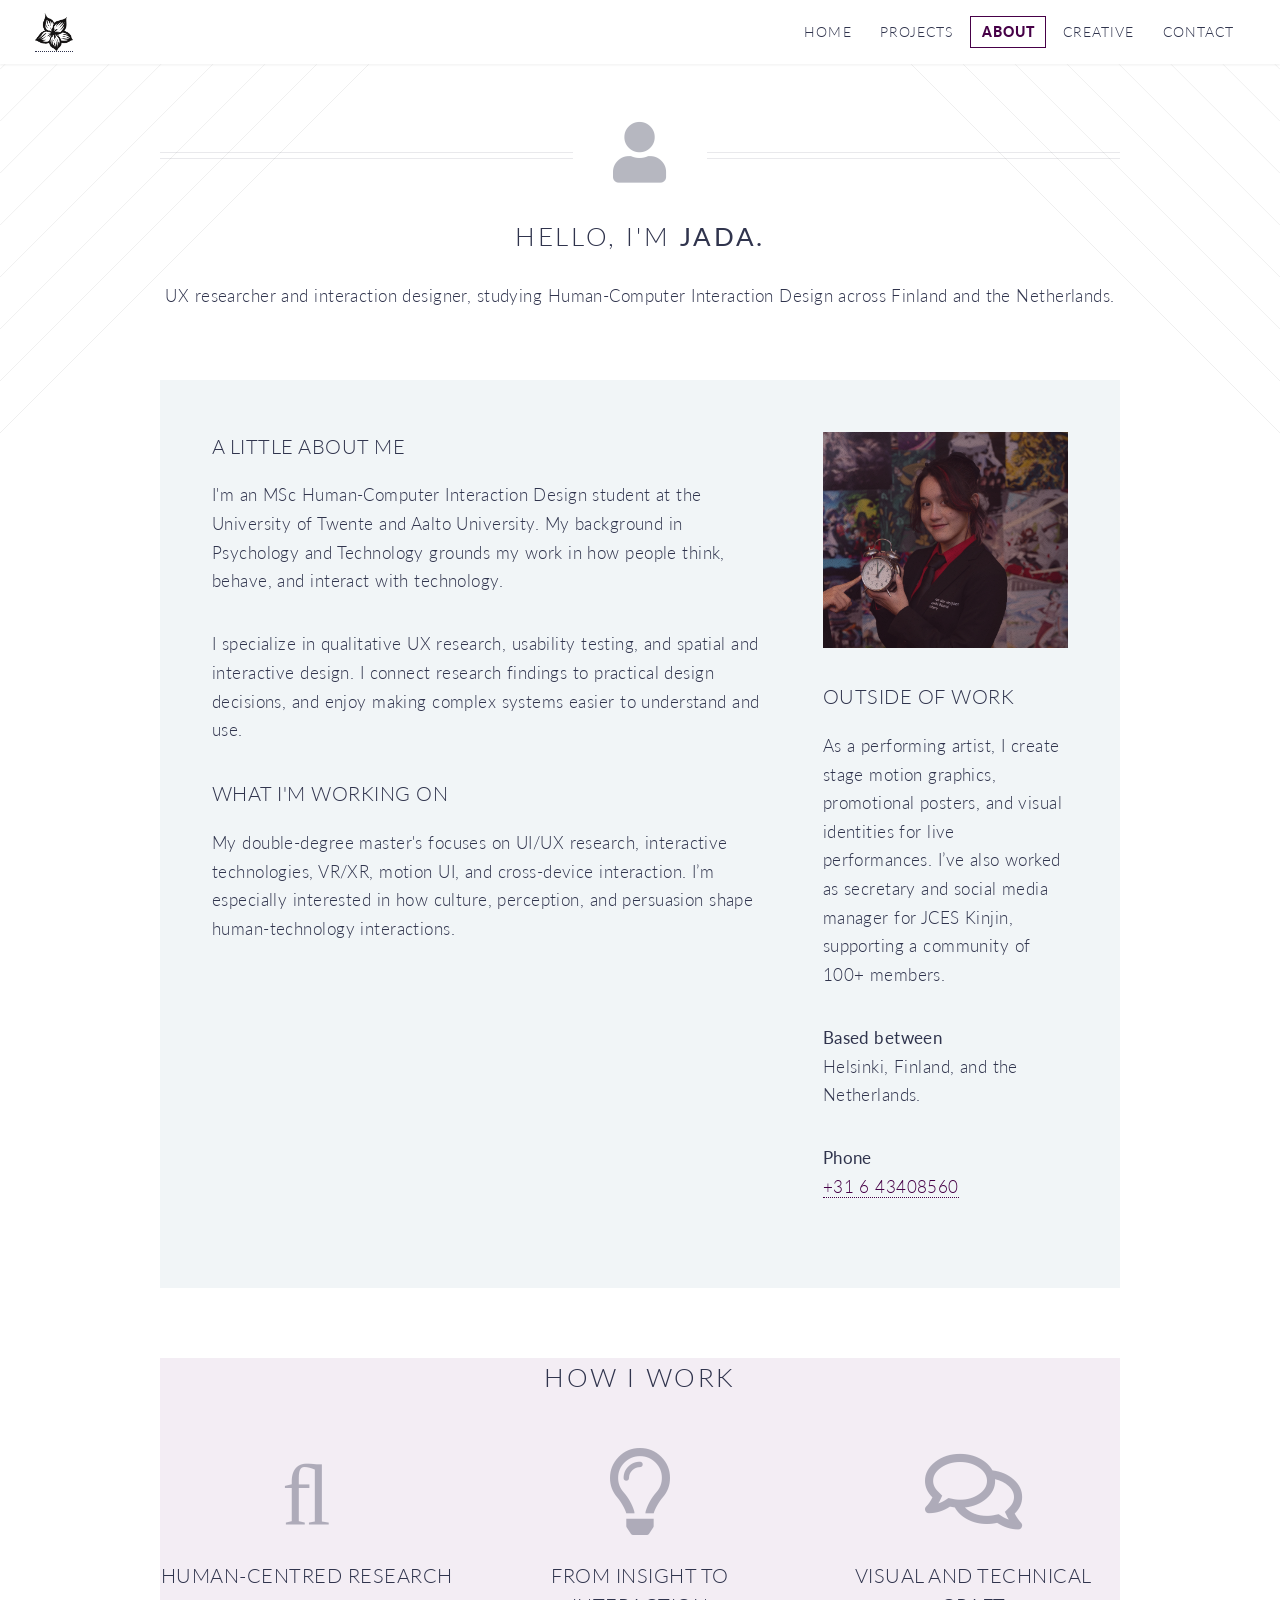
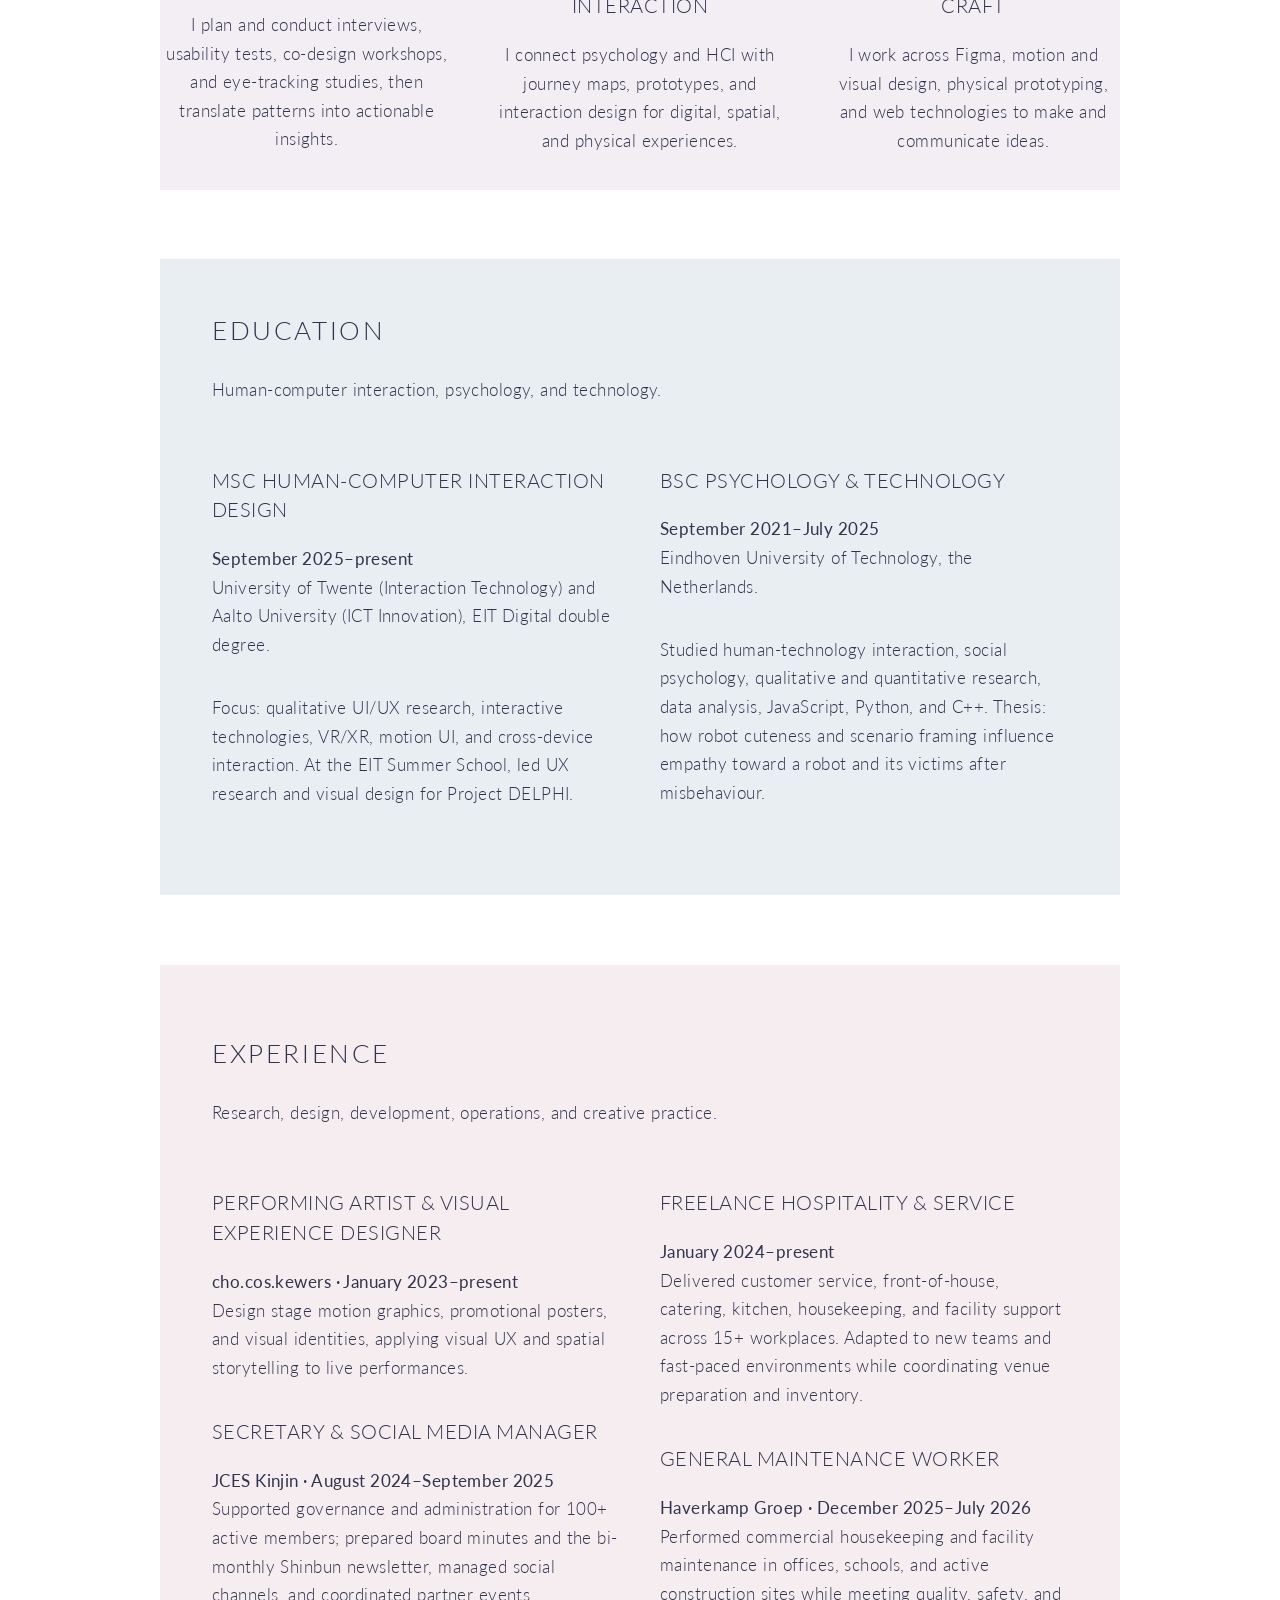
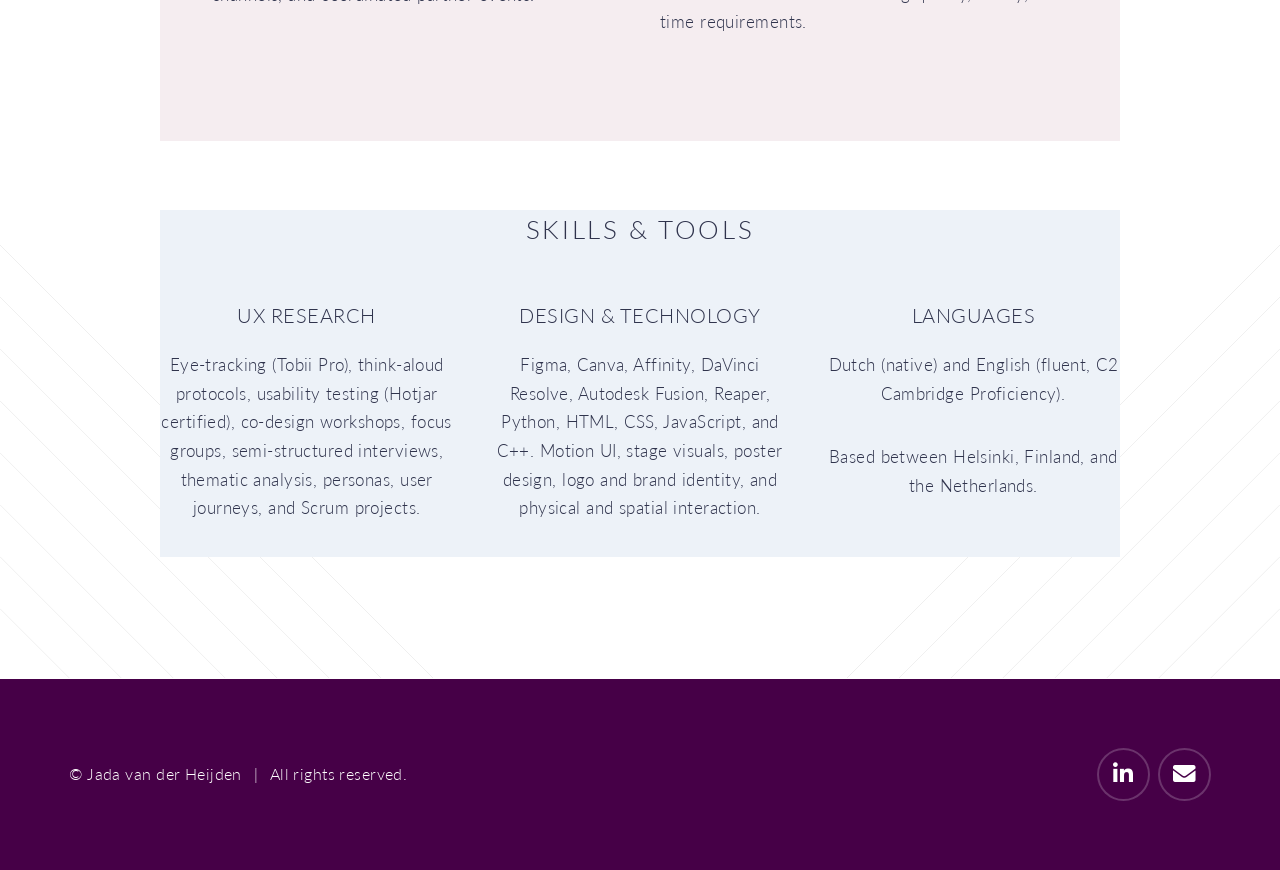
==== commit c1cb48fa: "Updated image, changed some backend stuff" ====
--- a/about.html
+++ b/about.html
@@ -11,6 +11,7 @@
 		<meta name="viewport" content="width=device-width, initial-scale=1, user-scalable=no" />
 		<link rel="stylesheet" href="assets/css/main.css" />
 		<noscript><link rel="stylesheet" href="assets/css/noscript.css" /></noscript>
+		<script src="https://mcp.figma.com/mcp/html-to-design/capture.js" async></script>
 	</head>
 	<body class="no-sidebar about-page is-preload">
 		<div id="page-wrapper">
@@ -180,17 +181,22 @@
 				</article>
 
 			<!-- Footer -->
-				<footer id="footer">
-
-					<ul class="icons">
-						<li><a href="https://www.linkedin.com/in/jadavdheijden" class="icon brands circle fa-linkedin-in"><span class="label">LinkedIn</span></a></li>
-						<li><a href="mailto:jadavdheijden@gmail.com" class="icon solid circle fa-envelope"><span class="label">Email</span></a></li>
-					</ul>
-
-					<ul class="copyright">
-						<li>&copy; Jada van der Heijden</li><li>UX Research &amp; Interaction Design Portfolio</li>
-					</ul>
-
+				<footer id="footer" class="footer-figma">
+					<div class="footer-left">
+						<p class="footer-copyright">
+							<span>© Jada van der Heijden</span>
+							<span class="footer-divider">|</span>
+							<span>All rights reserved.</span>
+						</p>
+					</div>
+					<div class="footer-right">
+						<a href="https://www.linkedin.com/in/jadavdheijden" class="footer-icon-link" aria-label="LinkedIn">
+							<i class="icon brands fa-linkedin-in"></i>
+						</a>
+						<a href="mailto:jadavdheijden@gmail.com" class="footer-icon-link" aria-label="Email">
+							<i class="icon solid fa-envelope"></i>
+						</a>
+					</div>
 				</footer>
 
 		</div>
--- a/assets/css/main.css
+++ b/assets/css/main.css
@@ -2559,10 +2559,9 @@
 
 			#banner .inner header {
 				display: inline-block;
-				border-bottom: solid 2px;
-				border-top: solid 2px;
+				border: 0;
 				margin: 0 0 2em 0;
-				padding: 3px 0 3px 0;
+				padding: 0;
 			}
 
 				#banner .inner header h2 {
@@ -3513,8 +3512,7 @@
 	}
 
 		body.index #header.alt.site-header nav {
-			right: auto;
-			top: auto;
+			display: none;
 		}
 
 		body.index #header.alt.site-header #logo {
@@ -3684,7 +3682,7 @@
 			z-index: 2;
 		}
 
-		#banner header.hero-tagline {
+		#banner .hero-tagline {
 			border: 0;
 			display: block;
 			margin: 0 0 0.75em;
@@ -4511,7 +4509,7 @@
 
 		#banner .inner { padding: 0.65em 1em; }
 		#banner .hero-shapes { inset: 56px 0 0; }
-		#banner header.hero-tagline { margin-bottom: 0.5em; }
+		#banner .hero-tagline { margin-bottom: 0.5em; }
 
 		#banner .perspective-carousel {
 			grid-template-rows: repeat(6, 1.25em);
@@ -4573,3 +4571,221 @@
 		.creative-work.tall { height: 14em; }
 		.creative-work figcaption { font-size: 0.72em; opacity: 1; padding: 0.7em; }
 	}
+
+	/* Project Highlights Section (Figma Design) */
+	.project-highlights {
+		background: #fff !important;
+		padding: 3em 0 !important;
+	}
+
+	.project-highlights .major {
+		margin-bottom: 2em;
+	}
+
+	.project-highlights .major h2 {
+		text-transform: uppercase;
+		letter-spacing: 0.08em;
+		color: #30344d;
+	}
+
+	.project-grid-container {
+		display: flex;
+		justify-content: center;
+		margin-bottom: 2em;
+	}
+
+	.project-grid {
+		display: grid;
+		grid-template-columns: repeat(2, 1fr);
+		gap: 40px;
+		width: 100%;
+		max-width: 1349px;
+	}
+
+	.project-card {
+		display: flex;
+		flex-direction: column;
+		background: #fff;
+		border: none;
+		transition: none;
+		gap: 1.5em;
+		padding: 0;
+	}
+
+	.project-card:hover {
+		transform: none;
+		box-shadow: none;
+	}
+
+	.project-card:hover .project-cover a {
+		transform: scale(1.05);
+	}
+
+	.project-cover {
+		width: 100%;
+		height: 300px;
+		background: #fff;
+		flex-shrink: 0;
+		border: 2px solid #460047;
+		overflow: hidden;
+		position: relative;
+	}
+
+	.project-cover a {
+		display: block;
+		width: 100%;
+		height: 100%;
+		background-size: cover;
+		background-position: center;
+		transition: transform 0.3s ease-in-out;
+	}
+
+	.project-description {
+		padding: 0;
+		display: flex;
+		flex-direction: row;
+		align-items: center;
+		justify-content: space-between;
+		gap: 2em;
+		flex: 1;
+		width: 100%;
+	}
+
+	.project-description h4 {
+		font-size: 24px;
+		font-family: 'Lato', sans-serif;
+		font-weight: 400;
+		color: #460047;
+		text-transform: uppercase;
+		letter-spacing: 0.08em;
+		margin: 0;
+		padding: 0;
+		flex-shrink: 0;
+	}
+
+	.project-meta {
+		margin: 0;
+		padding: 0;
+		font-size: 18.667px;
+		font-family: 'Lato', sans-serif;
+		font-weight: 300;
+		font-style: italic;
+		color: #460047;
+		flex-shrink: 0;
+		white-space: nowrap;
+	}
+
+	.project-meta strong {
+		font-weight: 400;
+		font-style: normal;
+		margin-right: 0.25em;
+		display: inline;
+	}
+
+	.project-meta em {
+		font-style: normal;
+		display: inline;
+	}
+
+	/* Divider Section */
+	.divider-section {
+		padding: 2em 0;
+		display: flex;
+		justify-content: center;
+		align-items: center;
+		background: #fff;
+	}
+
+	.divider-line {
+		width: 90%;
+		max-width: 1200px;
+		height: 1px;
+		border-top: 1px dashed #b8b4c8;
+		position: relative;
+	}
+
+	.divider-line::before,
+	.divider-line::after {
+		content: '';
+		position: absolute;
+		top: -4px;
+		width: 8px;
+		height: 8px;
+		border-left: 1px solid #8b7b9e;
+		border-top: 1px solid #8b7b9e;
+	}
+
+	.divider-line::before {
+		left: 2%;
+	}
+
+	.divider-line::after {
+		right: 2%;
+	}
+
+	/* Figma Footer Styling */
+	.footer-figma {
+		background-color: #460047 !important;
+		color: white;
+		display: flex;
+		align-items: center;
+		justify-content: center;
+		padding: 1em 5em;
+		width: 100%;
+		gap: 2em;
+	}
+
+	.footer-left {
+		flex: 1 0 auto;
+		display: flex;
+		justify-content: flex-start;
+	}
+
+	.footer-copyright {
+		margin: 0;
+		font-family: 'Lato', sans-serif;
+		font-weight: 300;
+		font-size: 0.9em;
+		color: white;
+		display: flex;
+		gap: 0.5em;
+		align-items: center;
+	}
+
+	.footer-divider {
+		color: white;
+		margin: 0 0.25em;
+	}
+
+	.footer-right {
+		flex: 1 0 auto;
+		display: flex;
+		justify-content: flex-end;
+		gap: 0.5em;
+		flex-wrap: wrap;
+		align-items: center;
+	}
+
+	.footer-icon-link {
+		display: flex;
+		align-items: center;
+		justify-content: center;
+		width: 52.5px;
+		height: 52.5px;
+		border-radius: 52.5px;
+		background-color: #460047;
+		color: white;
+		text-decoration: none;
+		transition: transform 0.3s ease, box-shadow 0.3s ease;
+		border: 2px solid rgba(255, 255, 255, 0.2);
+	}
+
+	.footer-icon-link:hover {
+		transform: translateY(-2px);
+		box-shadow: 0 4px 12px rgba(255, 255, 255, 0.2);
+	}
+
+	.footer-icon-link i {
+		font-size: 1.3em;
+		color: white;
+	}
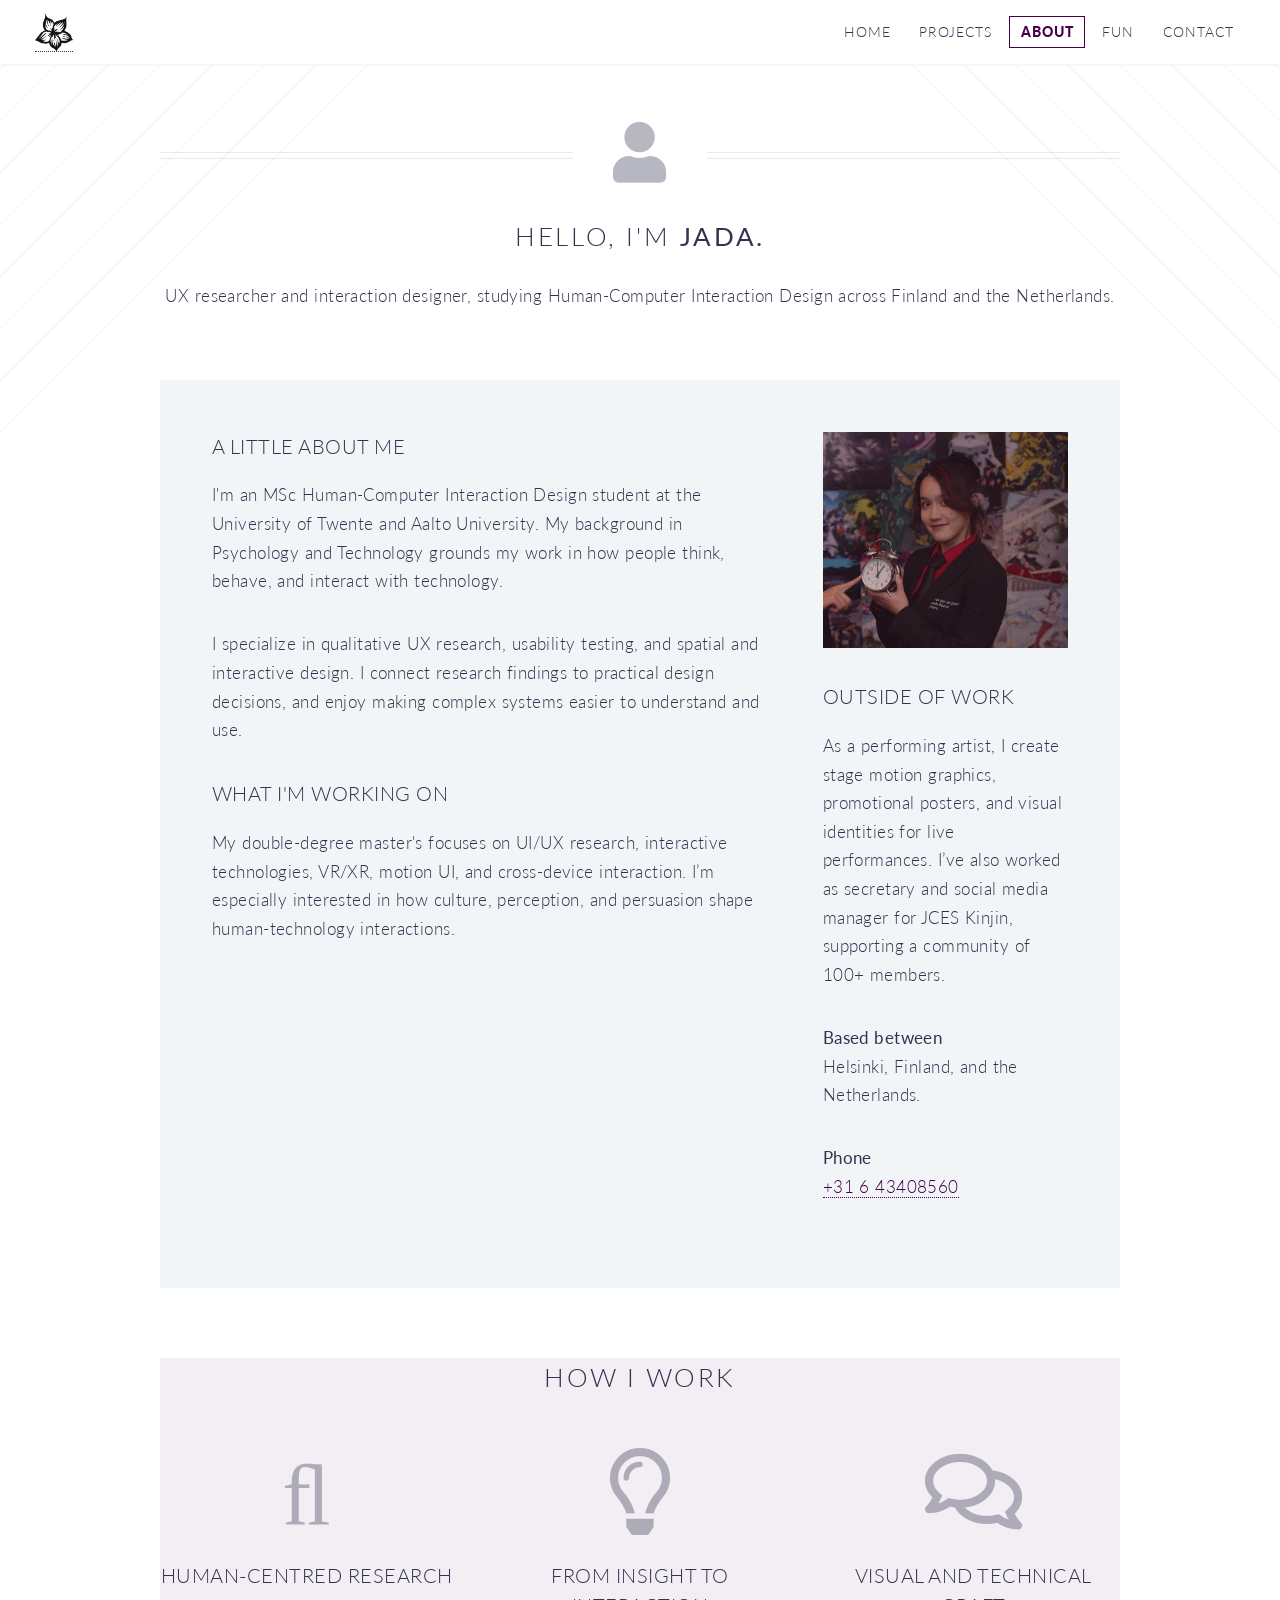
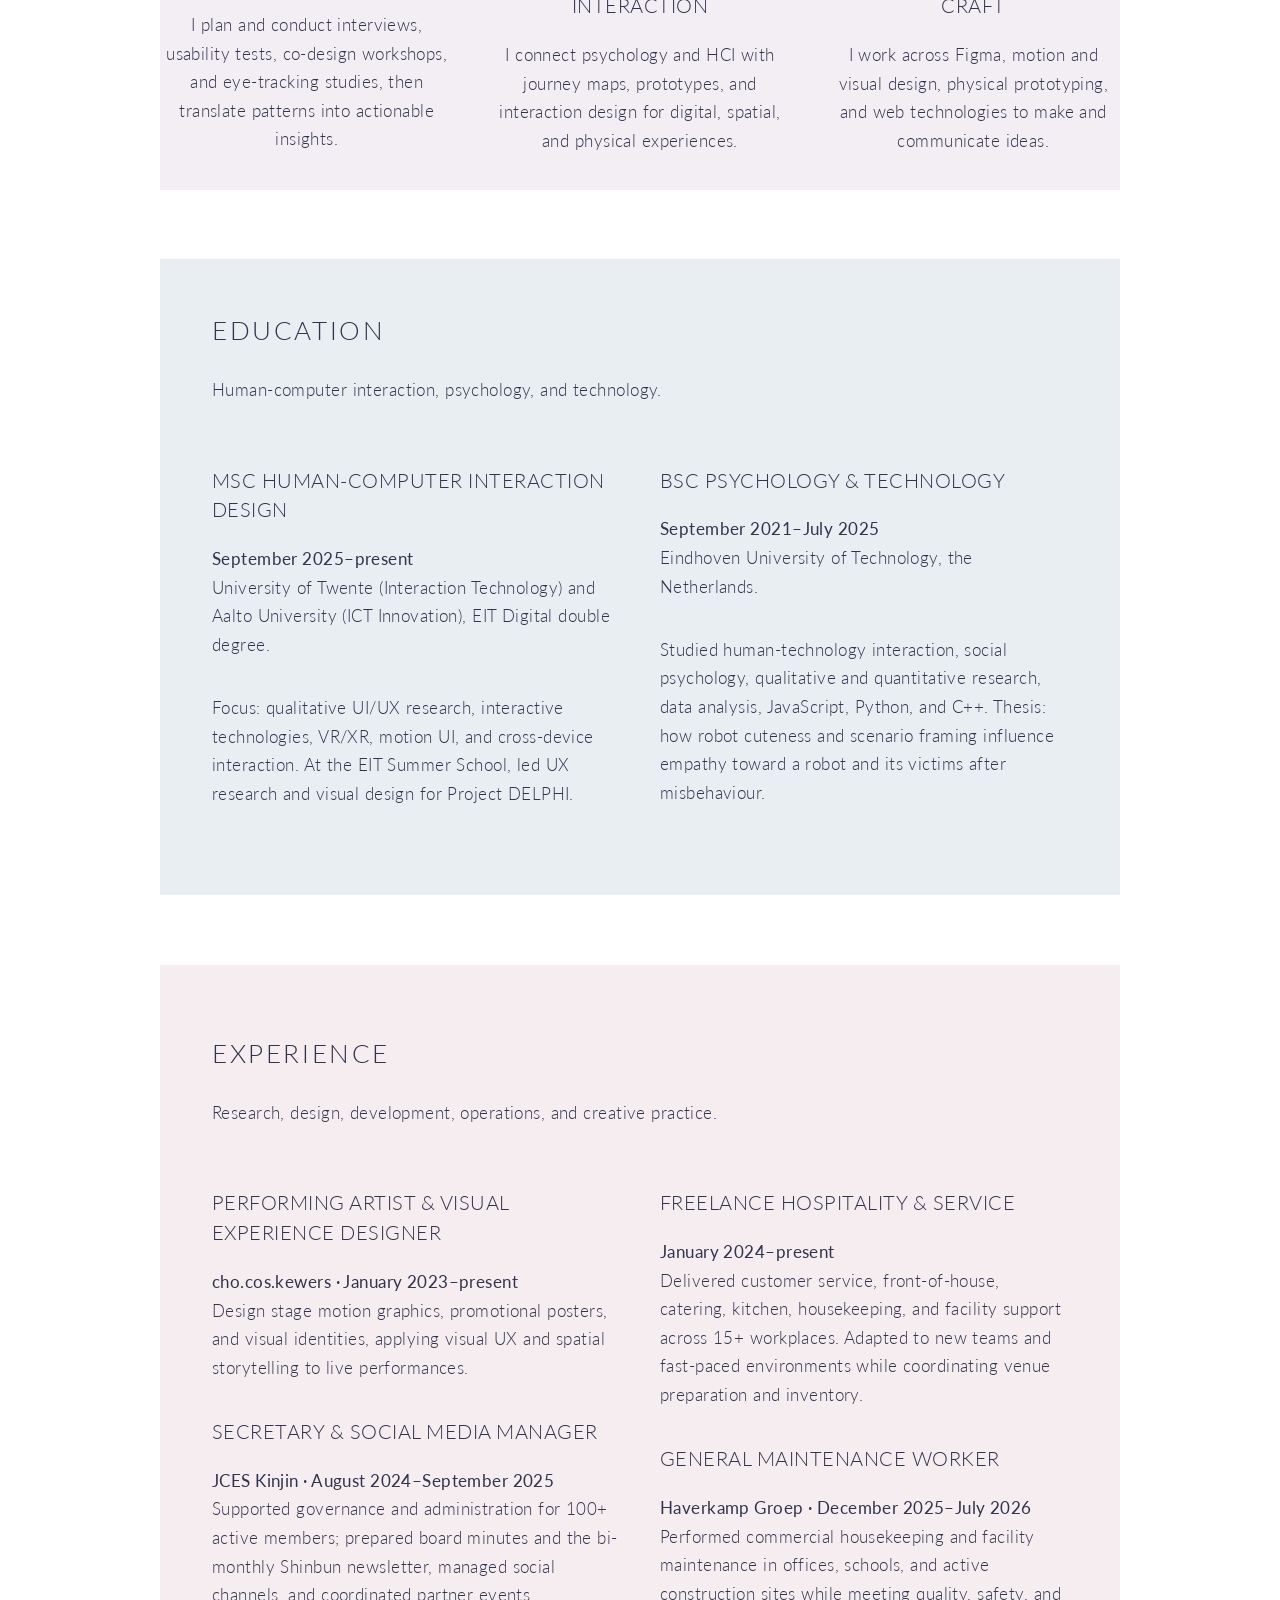
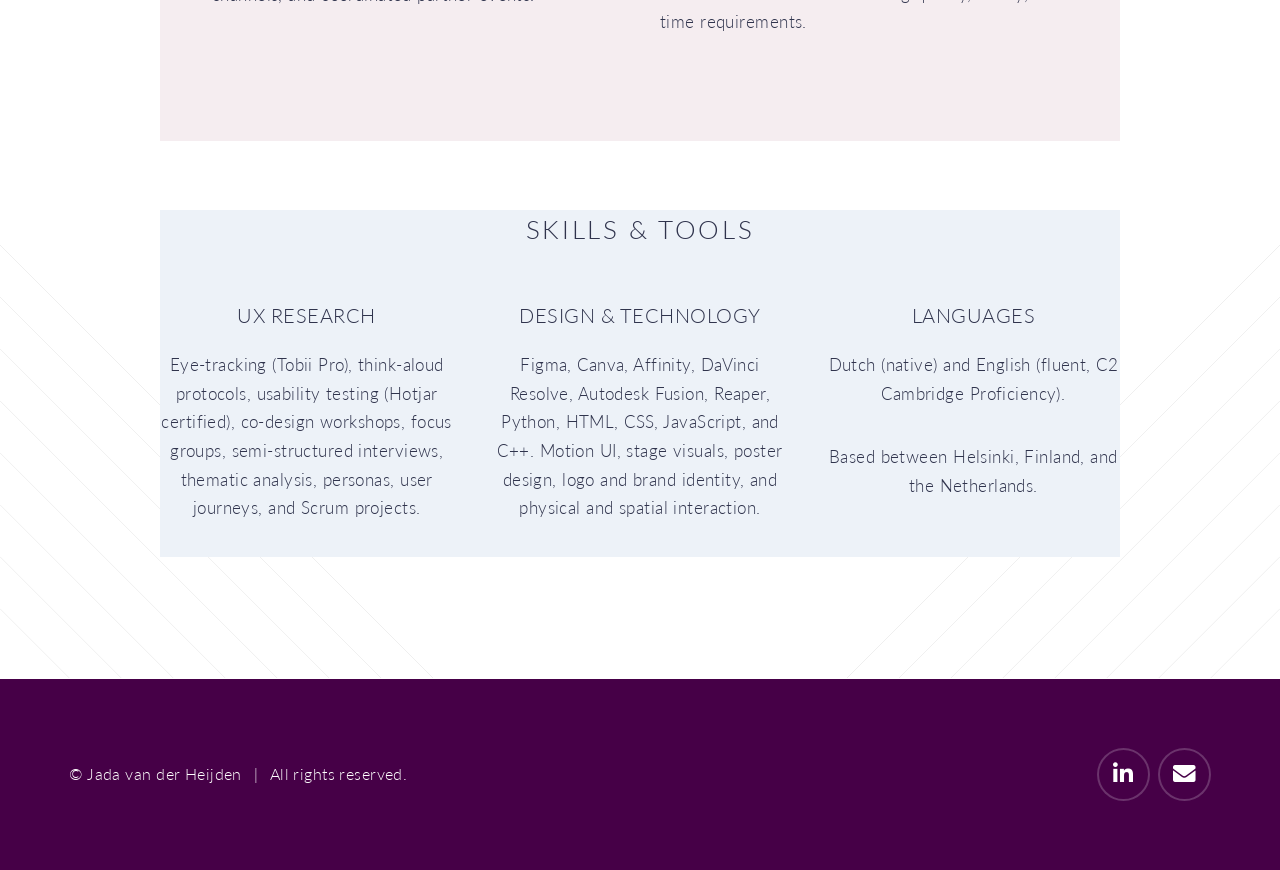
==== commit 7edcc3f8: "Fixed titles and naming conventions" ====
--- a/about.html
+++ b/about.html
@@ -6,7 +6,7 @@
 -->
 <html>
 	<head>
-		<title>About — Jada van der Heijden</title>
+		<title>JvdH: About</title>
 		<meta charset="utf-8" />
 		<meta name="viewport" content="width=device-width, initial-scale=1, user-scalable=no" />
 		<link rel="stylesheet" href="assets/css/main.css" />
@@ -26,7 +26,7 @@
 							<li><a href="index.html">Home</a></li>
 							<li><a href="projects.html">Projects</a></li>
 							<li class="current"><a href="about.html" aria-current="page">About</a></li>
-							<li><a href="fun.html">Creative</a></li>
+							<li><a href="fun.html">Fun</a></li>
 							<li><a href="mailto:jadavdheijden@gmail.com">Contact</a></li>
 						</ul>
 					</nav>
--- a/assets/css/main.css
+++ b/assets/css/main.css
@@ -3512,7 +3512,8 @@
 	}
 
 		body.index #header.alt.site-header nav {
-			display: none;
+			right: auto;
+			top: auto;
 		}
 
 		body.index #header.alt.site-header #logo {
